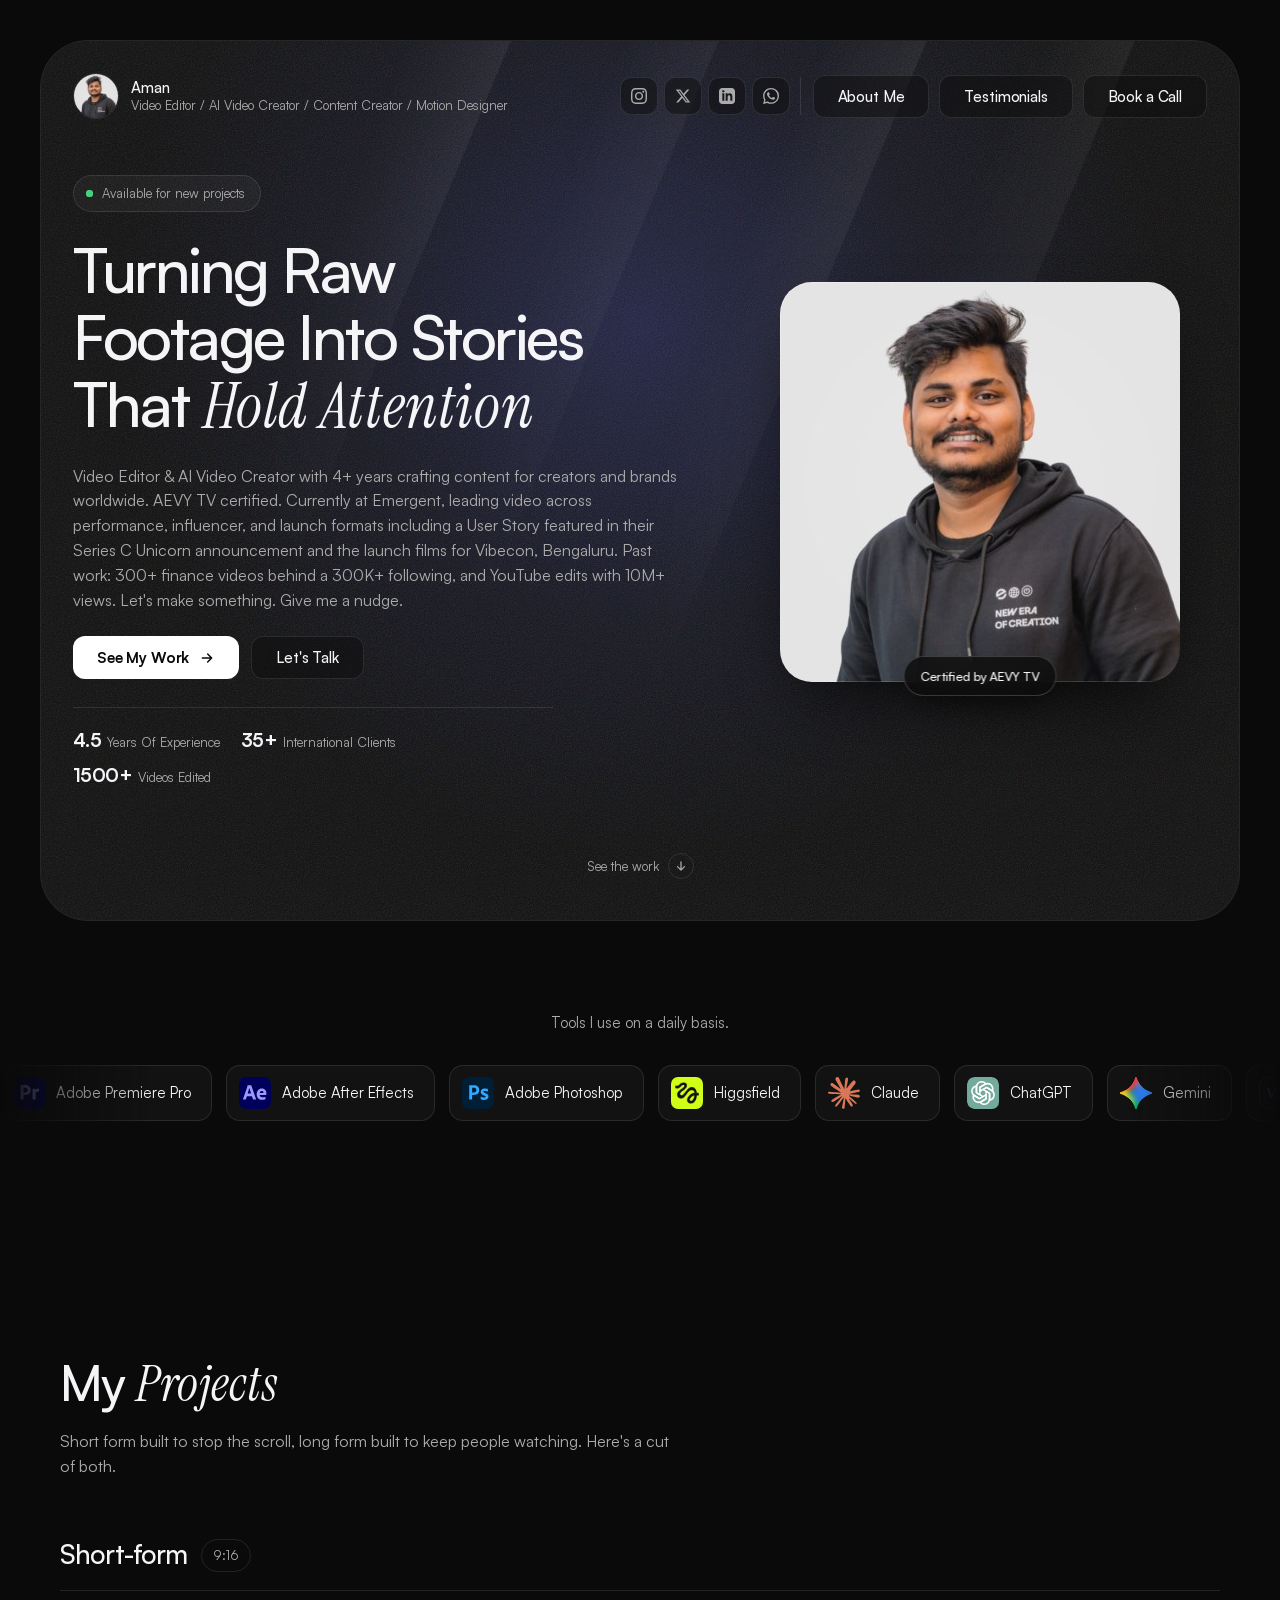
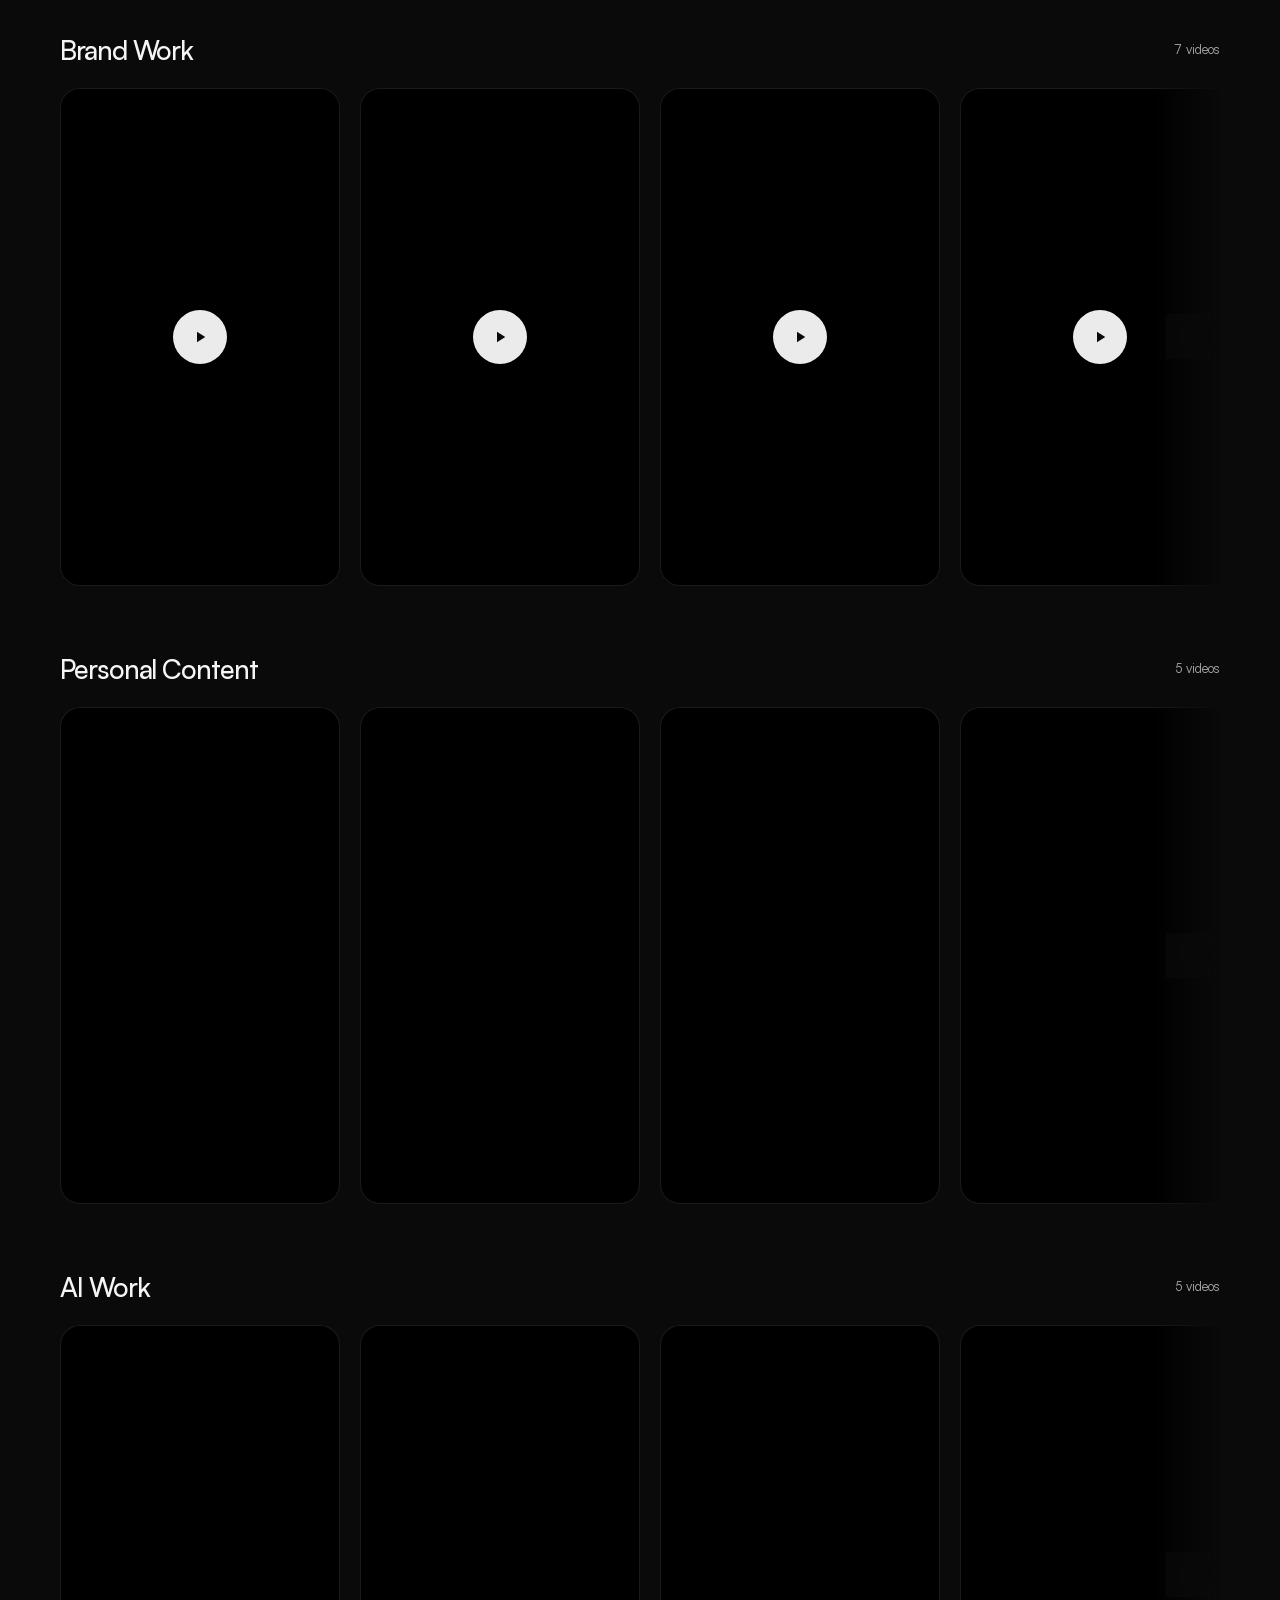
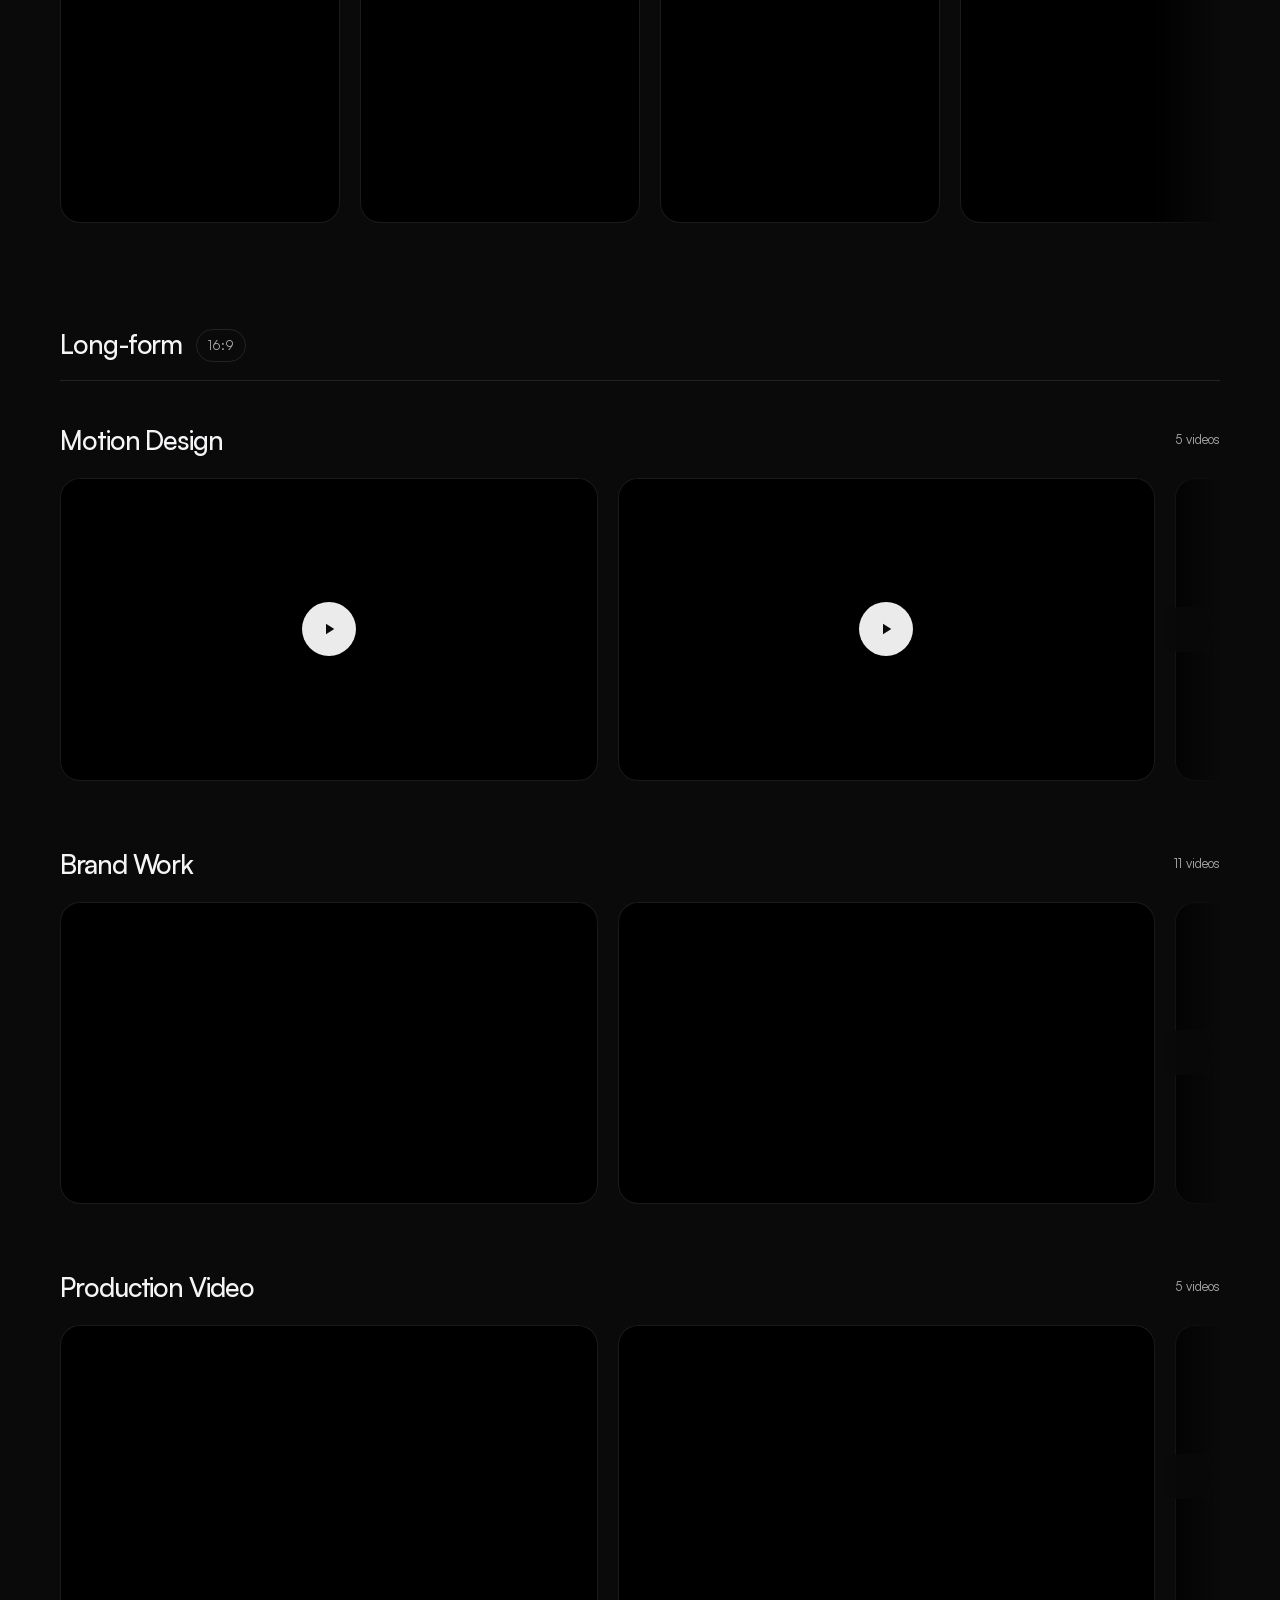
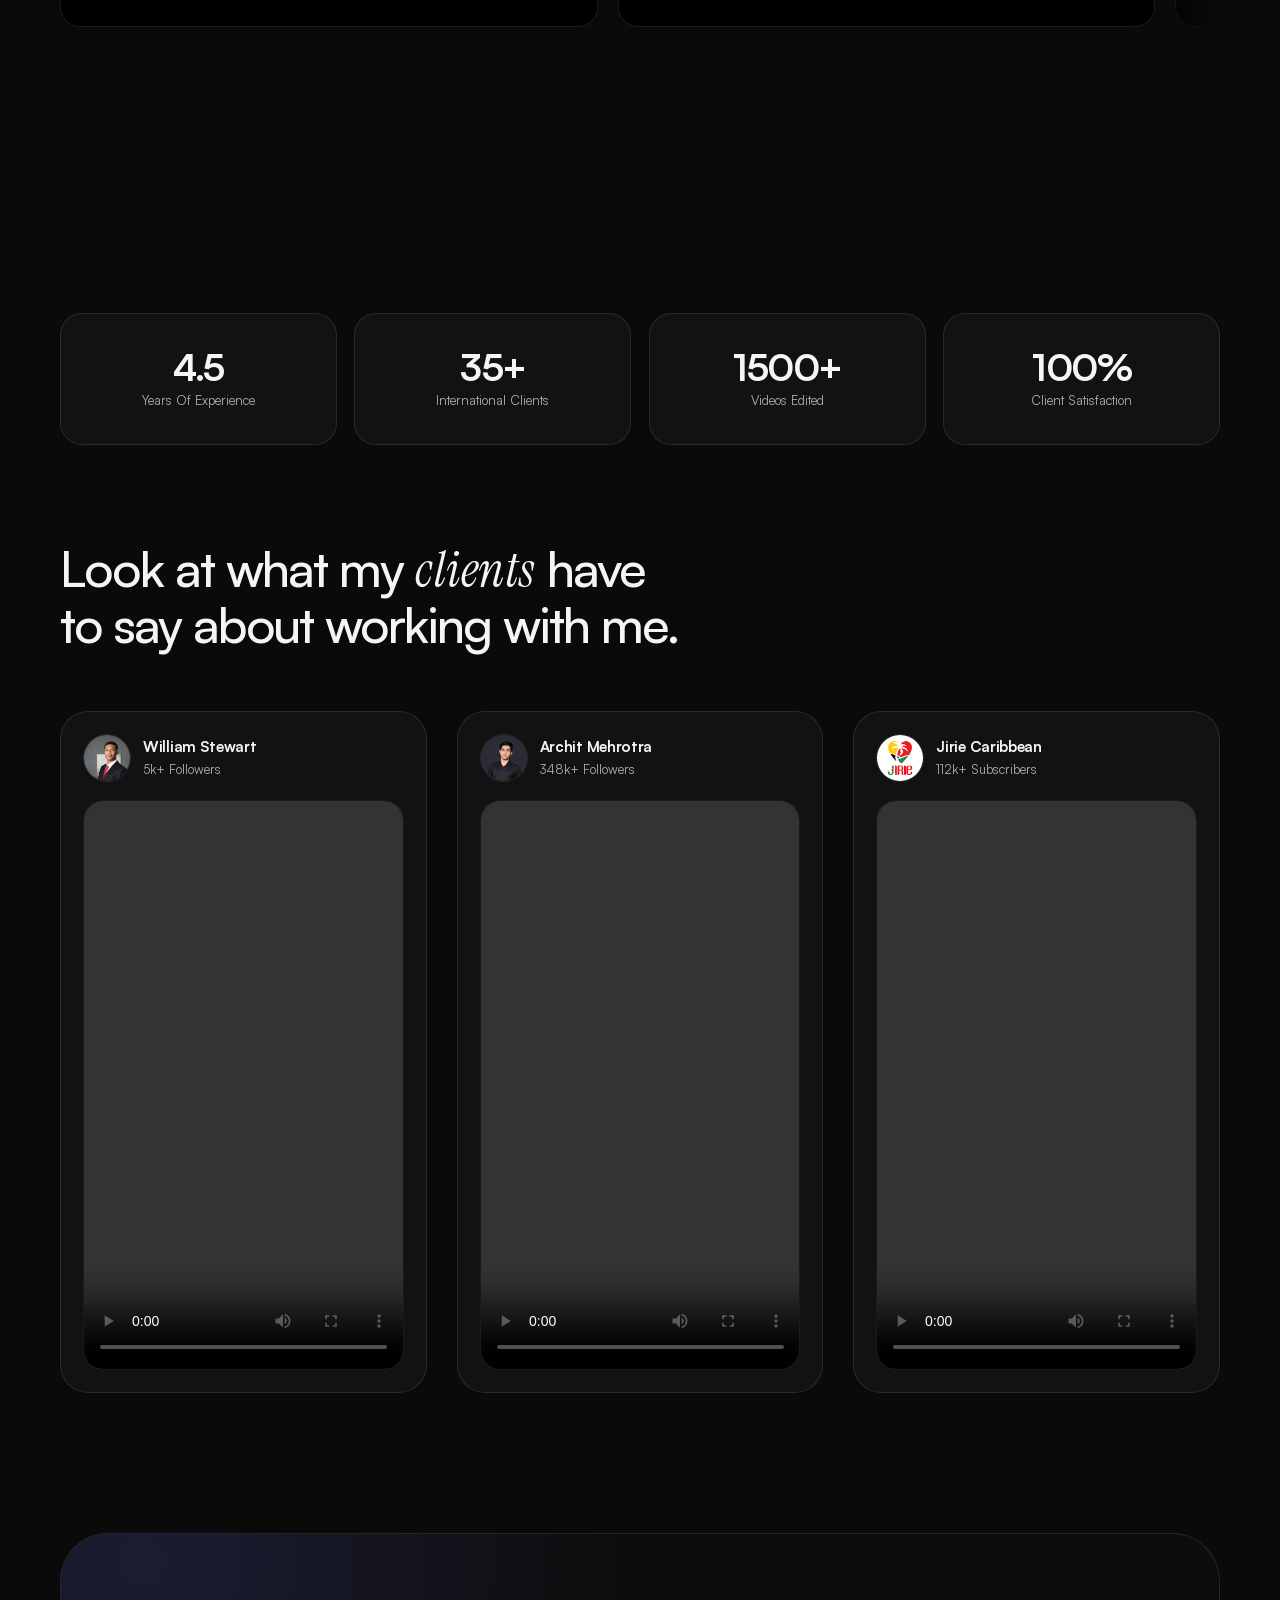
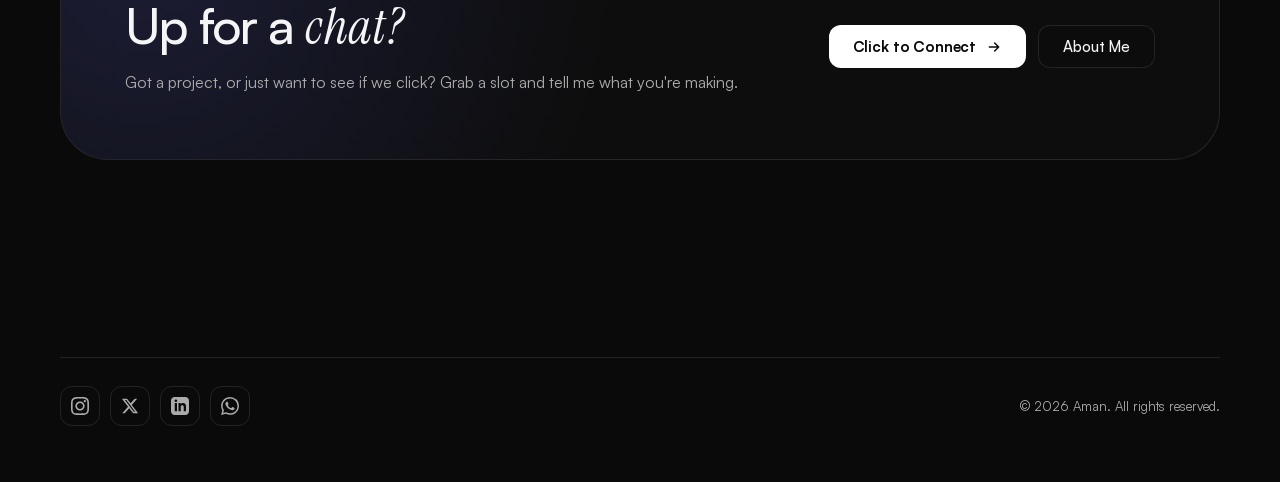
==== index.html @ 29611458 "revamp portfolio" ====
<!DOCTYPE html>
<html lang="en">

<head>
  <meta charset="utf-8">
  <meta name="viewport" content="width=device-width, initial-scale=1">
  <title>Cuts by Aman - Video Editor &amp; Motion Designer</title>
  <meta name="description"
    content="Hey, I'm Aman. I edit short-form and long-form video for creators and brands across the globe - hooks that lift CTR, retention that holds.">

  <meta property="og:title" content="Cuts by Aman - Video Editor &amp; Motion Designer">
  <meta property="og:description"
    content="Short form built to stop the scroll, long form built to keep people watching.">
  <meta property="og:type" content="website">
  <meta property="og:image" content="assets/media/aman-portrait.jpg">
  <meta name="twitter:card" content="summary_large_image">

  <link rel="icon" href="assets/media/aman-portrait.jpg">
  <link rel="preload" href="assets/fonts/satoshi-500.woff2" as="font" type="font/woff2" crossorigin>
  <link rel="preload" href="assets/fonts/instrumentserif-italic.woff2" as="font" type="font/woff2" crossorigin>
  <link rel="preconnect" href="https://www.youtube-nocookie.com">
  <link rel="preconnect" href="https://i.ytimg.com">
  <link rel="stylesheet" href="assets/css/site.css">

  <script src="config.js"></script>
  <script>
    // Runs before the body paints so the title card never flashes in or out.
    (function () {
      var doc = document.documentElement;
      var cfg = (window.SITE_CONFIG || {}).intro || {};
      var skip = cfg.enabled === false;
      try {
        if (matchMedia("(prefers-reduced-motion: reduce)").matches) skip = true;
        if (cfg.oncePerSession) {
          if (sessionStorage.getItem("introSeen")) skip = true;
          else sessionStorage.setItem("introSeen", "1");
        }
      } catch (e) { /* private mode, carry on */ }
      doc.classList.add(skip ? "no-intro" : "has-intro");
    })();
  </script>
</head>

<body>

  <!-- ===================== Opening animation ===================== -->
  <div class="intro" id="intro" role="presentation">
    <div class="intro__row">
      <span class="intro__text">
        <span class="intro__word" style="--i:0">Hey,</span>
        <span class="intro__word" style="--i:1">This</span>
        <span class="intro__word" style="--i:2">is</span>
      </span>
      <!-- One path per pen stroke. SVG restarts a dash pattern on every subpath,
           so a single multi-part path would draw its letters out of order. Each
           stroke instead carries its own delay and duration, sized to its
           length, which adds up to one continuous 1.7s signature. -->
      <svg class="intro__sig" viewBox="0 0 520 200" fill="none" aria-hidden="true">
        <defs>
          <path id="intro-track"
            d="M70 158C96 110 140 52 168 34C176 29 183 35 187 49C195 79 201 117 207 150
               M96 118C130 105 176 105 214 114
               M216 150C212 120 224 103 238 106C250 109 250 130 248 150C246 120 258 103 272 106C284 109 284 130 282 150C281 134 290 108 322 106C310 96 292 106 291 124C290 142 306 152 318 142C324 137 324 118 322 106C321 122 321 140 326 150C325 126 335 103 349 106C361 109 361 130 359 150
               M359 150C390 155 425 151 455 143C478 137 492 128 504 116" />
        </defs>

        <g stroke-linecap="round" stroke-linejoin="round">
          <!-- The capital: up the left leg, over the apex, down the right. -->
          <path class="intro__stroke" pathLength="1" style="--delay:.70s;--dur:.49s"
            d="M70 158C96 110 140 52 168 34C176 29 183 35 187 49C195 79 201 117 207 150" />
          <!-- Crossbar, drawn after the pen lifts, as you would by hand. -->
          <path class="intro__stroke" pathLength="1" style="--delay:1.19s;--dur:.21s"
            d="M96 118C130 105 176 105 214 114" />
          <!-- "man", joined up the way cursive actually runs. -->
          <path class="intro__stroke" pathLength="1" style="--delay:1.40s;--dur:.72s"
            d="M216 150C212 120 224 103 238 106C250 109 250 130 248 150C246 120 258 103 272 106C284 109 284 130 282 150C281 134 290 108 322 106C310 96 292 106 291 124C290 142 306 152 318 142C324 137 324 118 322 106C321 122 321 140 326 150C325 126 335 103 349 106C361 109 361 130 359 150" />
          <!-- The tail. -->
          <path class="intro__stroke" pathLength="1" style="--delay:2.12s;--dur:.28s"
            d="M359 150C390 155 425 151 455 143C478 137 492 128 504 116" />
        </g>

        <circle class="intro__tip" r="2.2">
          <animateMotion dur="1.7s" begin="0.7s" fill="freeze" calcMode="linear">
            <mpath href="#intro-track" />
          </animateMotion>
        </circle>
      </svg>
    </div>
  </div>

  <!-- ===================== Hero ===================== -->
  <header class="hero">
    <div class="hero__card">

      <div class="hero__fx" aria-hidden="true">
        <div class="hero__glow"></div>
        <div class="hero__beams">
          <div class="hero__beam"></div>
          <div class="hero__beam"></div>
          <div class="hero__beam"></div>
          <div class="hero__beam"></div>
        </div>
        <div class="hero__grain"></div>
      </div>

      <div class="hero__top hero-in" style="--i:0">
        <div class="idcard">
          <img class="idcard__img" data-src="hero.portrait" src="" alt="Aman">
          <div>
            <div class="idcard__name" data-text="brand.name">Cuts by Aman</div>
            <div class="idcard__role" data-text="brand.role">Video Editor &amp; Motion Designer</div>
          </div>
        </div>

        <nav class="hero__nav" aria-label="Primary">
          <div id="hero-socials"></div>
          <a class="btn btn--ghost" href="about-me.html">About Me</a>
          <a class="btn btn--ghost hero__nav-extra" href="#testimonials">Testimonials</a>
          <a class="btn btn--ghost" data-href="brand.calendly" href="#" target="_blank" rel="noopener">Book a Call</a>
        </nav>
      </div>

      <div class="hero__body">
        <div class="hero__copy">
          <span class="hero__status hero-in" style="--i:0">
            <span class="hero__dot" aria-hidden="true"></span>
            <span data-text="hero.availability">Available for new projects</span>
          </span>

          <h1 class="h-display hero-in" style="--i:1" data-accent-of="hero.headline"
            data-accent="hero.accent">
            Turning Raw Footage Into Stories That <span class="serif">Hold Attention</span>
          </h1>

          <p class="lede hero-in" style="--i:2" data-text="hero.intro"></p>

          <div class="hero__actions hero-in" style="--i:3">
            <a class="btn btn--primary" href="#projects">
              See My Work
              <svg class="btn__arrow" width="16" height="16" viewBox="0 0 24 24" fill="none" stroke="currentColor"
                stroke-width="2.2" stroke-linecap="round" stroke-linejoin="round" aria-hidden="true">
                <path d="M5 12h14M13 6l6 6-6 6" />
              </svg>
            </a>
            <a class="btn btn--ghost" data-href="brand.calendly" href="#" target="_blank" rel="noopener">Let's Talk</a>
          </div>

          <!-- Proof, pulled from the same numbers as the stats row further down. -->
          <div class="hero__proof hero-in" style="--i:4" id="hero-proof"></div>
        </div>

        <div class="hero__portrait-wrap hero-in-portrait">
          <img class="hero__portrait" data-src="hero.portrait" src="" alt="Portrait of Aman" fetchpriority="high">
          <span class="hero__badge" data-text="hero.badge"></span>
        </div>
      </div>

      <a class="hero__scroll hero-in" style="--i:5" href="#projects">
        <span>See the work</span>
        <span class="hero__scroll-icon" aria-hidden="true">
          <svg width="14" height="14" viewBox="0 0 24 24" fill="none" stroke="currentColor" stroke-width="2.2"
            stroke-linecap="round" stroke-linejoin="round">
            <path d="M12 5v14M6 13l6 6 6-6" />
          </svg>
        </span>
      </a>

    </div>
  </header>

  <!-- ===================== Tools ===================== -->
  <section class="tools" aria-label="Tools I use">
    <p class="tools__label">Tools I use on a daily basis.</p>
    <div id="tools"></div>
  </section>

  <!-- ===================== Projects ===================== -->
  <section class="section" id="projects">
    <div class="wrap">
      <div class="section__head reveal">
        <h2 class="h-section" data-accent-of="projects.heading" data-accent="projects.accent">Projects</h2>
        <p class="lede" data-text="projects.intro"></p>
      </div>
      <div id="projects-body"></div>
    </div>
  </section>

  <!-- ===================== Testimonials ===================== -->
  <section class="section" id="testimonials">
    <div class="wrap">
      <div id="stats"></div>

      <div class="section__head reveal" style="margin-top: clamp(56px, 8vw, 96px); margin-bottom: 0;">
        <h2 class="h-section" id="testimonials-heading">
          Look at what my <span class="serif">clients</span> have to say about working with me.
        </h2>
      </div>

      <div id="testimonials-grid"></div>
    </div>
  </section>

  <!-- ===================== Contact ===================== -->
  <section class="section" style="padding-top: 0;">
    <div class="wrap">
      <div class="cta__card reveal">
        <div class="cta__text">
          <h2 class="h-section">Up for a <span class="serif">chat?</span></h2>
          <p class="lede" style="margin-top: 16px;">
            Got a project, or just want to see if we click? Grab a slot and tell me what you're making.
          </p>
        </div>
        <div class="cta__actions">
          <a class="btn btn--primary" data-href="brand.calendly" href="#" target="_blank" rel="noopener">
            Click to Connect
            <svg class="btn__arrow" width="16" height="16" viewBox="0 0 24 24" fill="none" stroke="currentColor"
              stroke-width="2.2" stroke-linecap="round" stroke-linejoin="round" aria-hidden="true">
              <path d="M5 12h14M13 6l6 6-6 6" />
            </svg>
          </a>
          <a class="btn btn--ghost" href="about-me.html">About Me</a>
        </div>
      </div>
    </div>
  </section>

  <!-- ===================== Footer ===================== -->
  <footer class="footer">
    <div class="wrap">
      <div class="footer__inner">
        <div id="footer-socials"></div>
        <p class="footer__copy" id="footer-copy"></p>
      </div>
    </div>
  </footer>

  <script src="assets/js/site.js"></script>
</body>

</html>
---- assets/css/site.css ----
/* ==========================================================================
   Cuts by Aman
   ========================================================================== */

/* --- Fonts --------------------------------------------------------------- */
@font-face {
  font-family: "Satoshi";
  src: url("../fonts/satoshi-400.woff2") format("woff2");
  font-weight: 400; font-style: normal; font-display: swap;
}
@font-face {
  font-family: "Satoshi";
  src: url("../fonts/satoshi-500.woff2") format("woff2");
  font-weight: 500; font-style: normal; font-display: swap;
}
@font-face {
  font-family: "Satoshi";
  src: url("../fonts/satoshi-700.woff2") format("woff2");
  font-weight: 700; font-style: normal; font-display: swap;
}
@font-face {
  font-family: "Instrument Serif";
  src: url("../fonts/instrumentserif-regular.woff2") format("woff2");
  font-weight: 400; font-style: normal; font-display: swap;
}
@font-face {
  font-family: "Instrument Serif";
  src: url("../fonts/instrumentserif-italic.woff2") format("woff2");
  font-weight: 400; font-style: italic; font-display: swap;
}

/* --- Tokens -------------------------------------------------------------- */
:root {
  --bg: #0a0a0a;
  --panel: #0d0d0d;
  --panel-2: #121212;
  --text: #f5f5f8;
  --muted: #ababab;
  --hairline: rgba(255, 255, 255, 0.1);
  --hairline-strong: rgba(255, 255, 255, 0.18);
  --accent: #666dfa;

  --sans: "Satoshi", "Inter", -apple-system, BlinkMacSystemFont, "Segoe UI", sans-serif;
  --serif: "Instrument Serif", Georgia, serif;

  --r-card: 48px;
  --r-media: 20px;
  --r-pill: 12px;

  --gutter: clamp(16px, 4vw, 40px);
  --maxw: 1240px;
  --section-gap: clamp(72px, 11vw, 150px);
}

/* --- Reset --------------------------------------------------------------- */
*, *::before, *::after { box-sizing: border-box; }
* { margin: 0; }

html { -webkit-text-size-adjust: 100%; }

html:focus-within { scroll-behavior: smooth; }

body {
  background: var(--bg);
  color: var(--text);
  font-family: var(--sans);
  font-weight: 400;
  font-size: clamp(16px, 1.05vw, 18px);
  line-height: 1.6;
  -webkit-font-smoothing: antialiased;
  overflow-x: hidden;
}

img, video, svg, iframe { display: block; max-width: 100%; }
img, video { height: auto; }
button { font: inherit; color: inherit; background: none; border: 0; cursor: pointer; }
a { color: inherit; text-decoration: none; }

:focus-visible { outline: 2px solid var(--text); outline-offset: 3px; border-radius: 4px; }

.visually-hidden {
  position: absolute; width: 1px; height: 1px; padding: 0;
  overflow: hidden; clip: rect(0 0 0 0); white-space: nowrap; border: 0;
}

/* --- Typography ---------------------------------------------------------- */
h1, h2, h3, h4 {
  font-weight: 500;
  letter-spacing: -0.04em;
  line-height: 1.08;
  text-wrap: balance;
}

.serif {
  font-family: var(--serif);
  font-weight: 400;
  font-style: italic;
  letter-spacing: 0.01em;
}

.h-display { font-size: clamp(34px, 5.4vw, 62px); }
.h-section { font-size: clamp(30px, 4.2vw, 50px); }
.h-group   { font-size: clamp(21px, 2.1vw, 28px); }

.lede {
  color: var(--muted);
  font-size: clamp(16px, 1.25vw, 20px);
  line-height: 1.55;
  max-width: 58ch;
  text-wrap: pretty;
}

/* --- Layout -------------------------------------------------------------- */
.wrap {
  width: 100%;
  max-width: var(--maxw);
  margin-inline: auto;
  padding-inline: var(--gutter);
}

.section { padding-block: var(--section-gap); }
.section__head { margin-bottom: clamp(32px, 5vw, 60px); }
.section__head .lede { margin-top: 18px; }

/* --- Buttons ------------------------------------------------------------- */
.btn {
  display: inline-flex;
  align-items: center;
  justify-content: center;
  gap: 10px;
  padding: 13px 24px;
  border-radius: var(--r-pill);
  font-size: 15px;
  font-weight: 700;
  letter-spacing: -0.01em;
  line-height: 1;
  white-space: nowrap;
  backdrop-filter: blur(10px);
  -webkit-backdrop-filter: blur(10px);
  transition: transform 0.25s ease, background-color 0.25s ease,
              border-color 0.25s ease, opacity 0.25s ease;
}
.btn:hover { transform: translateY(-2px); }
.btn:active { transform: translateY(0); }

.btn--primary { background: #fff; color: #0a0a0a; }
.btn--primary:hover { background: #e6e6ec; }

.btn--ghost {
  background: rgba(13, 13, 13, 0.5);
  border: 1px solid var(--hairline);
  color: var(--text);
  font-weight: 500;
}
.btn--ghost:hover { background: rgba(30, 30, 30, 0.7); border-color: var(--hairline-strong); }

.btn__arrow { transition: transform 0.25s ease; }
.btn:hover .btn__arrow { transform: translateX(3px); }

/* --- Reveal on scroll ---------------------------------------------------- */
.reveal {
  opacity: 0.001;
  transform: translateY(40px);
  transition: opacity 0.7s cubic-bezier(0.44, 0, 0.22, 1),
              transform 0.7s cubic-bezier(0.44, 0, 0.22, 1);
}
.reveal.is-in { opacity: 1; transform: none; }

/* ==========================================================================
   Opening animation
   The whole sequence is CSS keyframes with forwards fill, so the card always
   clears itself even if the JavaScript never runs.
   ========================================================================== */
.intro {
  position: fixed;
  inset: 0;
  z-index: 200;
  display: grid;
  place-items: center;
  padding: 24px;
  background: var(--bg);
  animation: intro-lift 0.8s cubic-bezier(0.76, 0, 0.24, 1) 3.15s forwards;
}
.no-intro .intro { display: none; }

.intro__row {
  display: flex;
  align-items: center;
  gap: clamp(6px, 1.1vw, 16px);
}

.intro__text {
  display: flex;
  gap: 0.32em;
  font-size: clamp(19px, 2.4vw, 31px);
  font-weight: 500;
  letter-spacing: -0.03em;
  white-space: nowrap;
}
/* Words land one after another, so the line writes itself in too. */
.intro__word {
  opacity: 0;
  animation: intro-word 0.45s cubic-bezier(0.33, 0, 0.2, 1) forwards;
  animation-delay: calc(0.18s + var(--i) * 0.14s);
}

.intro__sig {
  width: clamp(180px, 27vw, 340px);
  height: auto;
  overflow: visible;
  margin-top: -0.35em; /* the capital rides above the line of text */
}
.intro__stroke {
  stroke: #efece6;
  stroke-width: 2.6;
  stroke-dasharray: 1;
  stroke-dashoffset: 1;
  /* --delay and --dur are set per stroke in the markup. */
  animation: intro-draw var(--dur, 0.3s) cubic-bezier(0.4, 0, 0.5, 1) var(--delay, 0s) forwards;
}
.intro__tip {
  fill: #fffaf0;
  opacity: 0;
  filter: drop-shadow(0 0 6px rgba(255, 250, 240, 0.85));
  animation: intro-tip 1.8s ease 0.7s forwards;
}

@keyframes intro-word {
  from { opacity: 0; transform: translateY(9px); }
  to   { opacity: 1; transform: none; }
}
@keyframes intro-draw { to { stroke-dashoffset: 0; } }
@keyframes intro-tip {
  0%       { opacity: 0; }
  6%, 92%  { opacity: 0.9; }
  100%     { opacity: 0; }
}
@keyframes intro-lift {
  to { transform: translateY(-101%); visibility: hidden; }
}

/* ==========================================================================
   Hero
   ========================================================================== */
.hero { padding: var(--gutter) var(--gutter) 0; }

.hero__card {
  position: relative;
  isolation: isolate;
  overflow: hidden;
  min-height: min(880px, calc(100svh - var(--gutter) * 2));
  padding: clamp(20px, 2.6vw, 32px);
  display: flex;
  flex-direction: column;
  border: 1px solid var(--hairline);
  border-radius: var(--r-card);
  background: var(--panel);
  max-width: var(--maxw);
  margin-inline: auto;
}

/* Background effects */
.hero__fx { position: absolute; inset: 0; z-index: 0; pointer-events: none; overflow: hidden; }

.hero__glow {
  position: absolute;
  top: -30%; left: 50%;
  width: min(1100px, 130%);
  aspect-ratio: 1;
  transform: translateX(-50%);
  background: radial-gradient(circle at 50% 50%,
              rgba(102, 109, 250, 0.22) 0%,
              rgba(102, 109, 250, 0.07) 38%,
              transparent 68%);
}

.hero__beams {
  position: absolute;
  inset: -40% -10% auto -10%;
  height: 150%;
  display: flex;
  justify-content: center;
  gap: clamp(40px, 7vw, 90px);
  transform: rotate(22.6deg);
  mask-image: linear-gradient(#000 0%, transparent 78%);
  -webkit-mask-image: linear-gradient(#000 0%, transparent 78%);
}
.hero__beam {
  width: clamp(60px, 8vw, 130px);
  height: 100%;
  background: linear-gradient(270deg, rgba(255, 255, 255, 0.11) 0%, rgba(255, 255, 255, 0) 100%);
  border-right: 1px solid rgba(255, 255, 255, 0.06);
  animation: beam-drift 14s ease-in-out infinite;
}
.hero__beam:nth-child(2) { animation-delay: -3s; opacity: 0.7; }
.hero__beam:nth-child(3) { animation-delay: -6s; opacity: 0.85; }
.hero__beam:nth-child(4) { animation-delay: -9s; opacity: 0.6; }

@keyframes beam-drift {
  0%, 100% { opacity: 0.35; transform: translateY(0); }
  50%      { opacity: 0.9;  transform: translateY(-4%); }
}

.hero__grain {
  position: absolute; inset: 0;
  opacity: 0.16;
  mix-blend-mode: overlay;
  background-image: url("data:image/svg+xml,%3Csvg xmlns='http://www.w3.org/2000/svg' width='140' height='140'%3E%3Cfilter id='n'%3E%3CfeTurbulence type='fractalNoise' baseFrequency='0.85' numOctaves='3'/%3E%3C/filter%3E%3Crect width='100%25' height='100%25' filter='url(%23n)'/%3E%3C/svg%3E");
}

/* Top bar */
.hero__top {
  position: relative;
  z-index: 2;
  display: flex;
  align-items: center;
  justify-content: space-between;
  gap: 16px;
  flex-wrap: wrap;
}

.idcard { display: flex; align-items: center; gap: 12px; }
.idcard__img {
  width: 46px; height: 46px;
  border-radius: 50px;
  object-fit: cover;
  border: 1px solid var(--hairline);
}
.idcard__name { font-size: 15px; font-weight: 500; line-height: 1.25; }
.idcard__role { font-size: 13px; color: var(--muted); line-height: 1.25; }

.hero__nav { display: flex; align-items: center; gap: 10px; flex-wrap: wrap; }

.hero__socials {
  display: flex;
  gap: 6px;
  padding-right: 10px;
  margin-right: 2px;
  border-right: 1px solid var(--hairline);
}
.hero__socials .social {
  width: 38px; height: 38px;
  border-radius: 11px;
  background: rgba(13, 13, 13, 0.5);
  backdrop-filter: blur(10px);
  -webkit-backdrop-filter: blur(10px);
}
.hero__socials .social svg { width: 16px; height: 16px; }

/* Body */
.hero__body {
  position: relative;
  z-index: 2;
  flex: 1;
  display: grid;
  grid-template-columns: minmax(0, 1.15fr) minmax(0, 0.85fr);
  align-items: center;
  gap: clamp(28px, 5vw, 64px);
  padding-block: clamp(32px, 4.5vw, 56px);
}

.hero__copy { display: flex; flex-direction: column; align-items: flex-start; gap: clamp(16px, 2.1vw, 24px); }

/* Availability pill */
.hero__status {
  display: inline-flex; align-items: center; gap: 9px;
  padding: 7px 15px 7px 12px;
  border: 1px solid var(--hairline);
  border-radius: 999px;
  background: rgba(255, 255, 255, 0.04);
  font-size: 13px; color: var(--muted);
}
.hero__dot {
  position: relative;
  width: 7px; height: 7px; border-radius: 50%;
  background: #46d17f;
  flex: none;
}
.hero__dot::after {
  content: "";
  position: absolute; inset: 0;
  border-radius: 50%;
  background: #46d17f;
  animation: dot-pulse 2.4s ease-out infinite;
}
@keyframes dot-pulse {
  0%        { transform: scale(1); opacity: 0.7; }
  70%, 100% { transform: scale(3.2); opacity: 0; }
}

/* Proof row: the same numbers as the stats section, kept above the fold */
.hero__proof {
  display: flex; align-items: center; flex-wrap: wrap;
  gap: 10px clamp(14px, 1.6vw, 22px);
  margin-top: 4px;
  padding-top: clamp(14px, 1.8vw, 20px);
  border-top: 1px solid var(--hairline);
  width: 100%;
  max-width: 30rem;
}
.hero__proof-item {
  display: inline-flex; align-items: baseline; gap: 6px;
  font-size: 13px; color: var(--muted); line-height: 1.3;
}
.hero__proof-value {
  font-size: clamp(17px, 1.5vw, 20px);
  font-weight: 700;
  letter-spacing: -0.03em;
  color: var(--text);
}
.hero__actions { display: flex; gap: 12px; flex-wrap: wrap; }

.hero__portrait-wrap {
  position: relative;
  justify-self: center;
  width: min(100%, 400px);
}
.hero__portrait {
  width: 100%;
  aspect-ratio: 1;
  object-fit: cover;
  border-radius: 32px;
  filter: saturate(1.02) contrast(1.02);
  box-shadow: 0 30px 70px -25px rgba(0, 0, 0, 0.85);
}
/* A lit edge on the top-left, as if the glow behind it were the light source. */
.hero__portrait-wrap::after {
  content: "";
  position: absolute; inset: 0;
  border-radius: 32px;
  padding: 1px;
  background: linear-gradient(145deg, rgba(255, 255, 255, 0.34), rgba(255, 255, 255, 0.05) 42%, transparent 70%);
  -webkit-mask: linear-gradient(#000 0 0) content-box, linear-gradient(#000 0 0);
  -webkit-mask-composite: xor;
  mask: linear-gradient(#000 0 0) content-box, linear-gradient(#000 0 0);
  mask-composite: exclude;
  pointer-events: none;
}
.hero__portrait-wrap::before {
  content: "";
  position: absolute; inset: -14%;
  border-radius: 50%;
  background: radial-gradient(circle, rgba(102, 109, 250, 0.18), transparent 62%);
  pointer-events: none;
}

.hero__badge {
  position: absolute;
  z-index: 2;
  left: 50%; bottom: -14px;
  transform: translateX(-50%);
  display: inline-flex; align-items: center;
  padding: 9px 16px;
  border-radius: 999px;
  border: 1px solid var(--hairline-strong);
  background: rgba(13, 13, 13, 0.82);
  backdrop-filter: blur(10px);
  -webkit-backdrop-filter: blur(10px);
  font-size: 12.5px; font-weight: 500; white-space: nowrap;
  box-shadow: 0 12px 30px -12px rgba(0, 0, 0, 0.9);
}
.hero__badge:empty { display: none; }

/* Scroll cue */
.hero__scroll {
  position: relative;
  z-index: 2;
  align-self: center;
  display: inline-flex; align-items: center; gap: 9px;
  padding: 9px 8px;
  font-size: 13px;
  color: var(--muted);
  transition: color 0.25s ease;
}
.hero__scroll:hover { color: var(--text); }
.hero__scroll-icon {
  display: grid; place-items: center;
  width: 26px; height: 26px;
  border: 1px solid var(--hairline);
  border-radius: 50%;
  animation: scroll-nudge 2.2s ease-in-out infinite;
}
@keyframes scroll-nudge {
  0%, 100% { transform: translateY(0); opacity: 0.65; }
  50%      { transform: translateY(4px); opacity: 1; }
}

/* Hero entrance. Held back while the title card is still up. */
:root { --hero-delay: 0.1s; }
.has-intro { --hero-delay: 3.45s; }

.hero-in {
  animation: hero-in 0.75s cubic-bezier(0.22, 0.61, 0.36, 1) both;
  animation-delay: calc(var(--hero-delay) + var(--i, 0) * 0.085s);
}
.hero-in-portrait {
  animation: hero-portrait-in 0.95s cubic-bezier(0.22, 0.61, 0.36, 1) both;
  animation-delay: calc(var(--hero-delay) + 0.1s);
}
@keyframes hero-in {
  from { opacity: 0; transform: translateY(18px); }
  to   { opacity: 1; transform: none; }
}
@keyframes hero-portrait-in {
  from { opacity: 0; transform: translateY(24px) scale(0.96); }
  to   { opacity: 1; transform: none; }
}

@media (max-width: 700px) {
  /* Sized so the socials and both buttons still share one row. */
  .hero__nav .btn, .hero__top .btn { padding: 10px 13px; font-size: 13px; }
  .hero__top { gap: 12px; }
  .hero__nav { gap: 8px; }
  .hero__socials { gap: 5px; padding-right: 8px; }
  .hero__socials .social { width: 30px; height: 30px; border-radius: 9px; }
  .hero__socials .social svg { width: 14px; height: 14px; }
  /* Room is tight next to the socials, and this link repeats further down. */
  .hero__nav-extra { display: none; }
}

@media (max-width: 900px) {
  .hero__card { min-height: 0; border-radius: 32px; }
  .hero__body { grid-template-columns: 1fr; text-align: center; }
  .hero__copy { align-items: center; order: 2; }
  .hero__copy .lede { text-align: center; }
  .hero__portrait-wrap { order: 1; width: min(100%, 290px); margin-bottom: 26px; }
  .hero__actions, .hero__nav, .hero__proof { justify-content: center; }
  .hero__proof { margin-inline: auto; }
}

@media (max-width: 480px) {
  .hero__proof { gap: 8px 16px; }
  .hero__scroll { display: none; } /* the fold is already obvious on a phone */
}

@media (max-width: 420px) {
  /* Too narrow for one row, so the socials take their own centred line
     rather than leaving a single button stranded below. */
  .hero__socials {
    flex: 1 0 100%;
    justify-content: center;
    padding-right: 0;
    margin-right: 0;
    border-right: 0;
  }
  .hero__nav { justify-content: center; }
}

/* ==========================================================================
   Tools marquee
   ========================================================================== */
.tools { padding-block: clamp(48px, 7vw, 90px); }
.tools__label {
  text-align: center;
  color: var(--muted);
  font-size: 15px;
  margin-bottom: 26px;
}

.marquee {
  position: relative;
  overflow: hidden;
  /* Chips dissolve into the page background at both ends rather than being
     cut off, so the strip reads as continuous. */
  --edge: clamp(60px, 12%, 220px);
  mask-image: linear-gradient(90deg,
              transparent 0, #000 var(--edge),
              #000 calc(100% - var(--edge)), transparent 100%);
  -webkit-mask-image: linear-gradient(90deg,
              transparent 0, #000 var(--edge),
              #000 calc(100% - var(--edge)), transparent 100%);
}
.marquee__track {
  display: flex;
  width: max-content;
  padding-block: 4px;
  /* The list is rendered twice and shifted by exactly half, so the loop has no
     seam. Duration is paced to the number of chips, not the screen. */
  animation: marquee 64s linear infinite;
}
@keyframes marquee { to { transform: translateX(-50%); } }

.tool {
  /* Spacing lives on the chip, not as a flex gap on the track. A gap adds one
     extra space between the two copies of the list, so the -50% shift would
     land half a gap short and the loop would visibly jump every cycle. */
  margin-right: 14px;
  display: flex; align-items: center; gap: 11px;
  padding: 11px 20px 11px 12px;
  border: 1px solid var(--hairline);
  border-radius: 14px;
  background: var(--panel-2);
  white-space: nowrap;
  font-size: 15px;
}
.tool__badge {
  display: grid; place-items: center;
  width: 32px; height: 32px;
  border-radius: 9px;
  font-size: 13px; font-weight: 700; letter-spacing: -0.02em;
  background: color-mix(in srgb, var(--tool-color) 16%, #000);
  color: var(--tool-color);
  border: 1px solid color-mix(in srgb, var(--tool-color) 30%, transparent);
}

/* A real logo brings its own colours and its own shape, so the tinted plate is
   dropped and the artwork sits in the chip as itself. Declared after the base
   rule so it wins on source order. */
.tool__badge--logo {
  background: none;
  border: 0;
  border-radius: 7px;
  overflow: hidden;
}
.tool__badge--logo img { width: 100%; height: 100%; object-fit: contain; }

/* ==========================================================================
   Projects
   ========================================================================== */
.projects__section + .projects__section { margin-top: clamp(60px, 8vw, 110px); }

.projects__section-head {
  display: flex; align-items: baseline; gap: 14px;
  padding-bottom: 18px;
  border-bottom: 1px solid var(--hairline);
  margin-bottom: clamp(28px, 4vw, 44px);
}
.projects__ratio {
  font-size: 13px; color: var(--muted);
  padding: 5px 11px;
  border: 1px solid var(--hairline);
  border-radius: 999px;
  align-self: center;
}

.group + .group { margin-top: clamp(40px, 5vw, 64px); }
.group__head {
  display: flex; align-items: center; justify-content: space-between;
  gap: 16px; margin-bottom: 20px;
}
.group__count { font-size: 13px; color: var(--muted); }

/* --- Carousel ------------------------------------------------------------ */
.carousel { position: relative; }

.carousel__track {
  display: flex;
  gap: 20px;
  overflow-x: auto;
  overscroll-behavior-x: contain;
  scroll-snap-type: x mandatory;
  scroll-padding-inline: 2px;
  -webkit-overflow-scrolling: touch;
  padding-block: 4px;
  scrollbar-width: none;
}
.carousel__track::-webkit-scrollbar { display: none; }

.carousel[data-fade="both"] .carousel__track,
.carousel[data-fade="end"] .carousel__track,
.carousel[data-fade="start"] .carousel__track {
  mask-image: var(--fade);
  -webkit-mask-image: var(--fade);
}
.carousel[data-fade="end"]   { --fade: linear-gradient(90deg, #000 94%, transparent 100%); }
.carousel[data-fade="start"] { --fade: linear-gradient(90deg, transparent 0%, #000 6%); }
.carousel[data-fade="both"]  { --fade: linear-gradient(90deg, transparent 0%, #000 6%, #000 94%, transparent 100%); }

.carousel__btn {
  position: absolute;
  top: 50%;
  z-index: 3;
  display: grid; place-items: center;
  width: 44px; height: 44px;
  transform: translateY(-50%);
  border-radius: 14px;
  background: rgba(10, 10, 10, 0.72);
  border: 1px solid var(--hairline-strong);
  backdrop-filter: blur(10px);
  -webkit-backdrop-filter: blur(10px);
  transition: opacity 0.25s ease, background-color 0.25s ease;
}
.carousel__btn:hover { background: rgba(30, 30, 30, 0.9); }
.carousel__btn--prev { left: 10px; }
.carousel__btn--next { right: 10px; }
.carousel__btn[disabled] { opacity: 0; pointer-events: none; }

@media (hover: none) { .carousel__btn { display: none; } }

/* --- Video card ---------------------------------------------------------- */
.vcard {
  flex: 0 0 auto;
  scroll-snap-align: start;
  scroll-snap-stop: always;
  width: var(--card-w);
}
/* Keyed on orientation, so the ratio can be written any way in config. */
.carousel { --card-w: clamp(280px, 42vw, 540px); }
.carousel[data-orient="portrait"]  { --card-w: clamp(210px, 22vw, 280px); }
.carousel[data-orient="landscape"] { --card-w: clamp(280px, 42vw, 540px); }

.vcard__media {
  position: relative;
  overflow: hidden;
  aspect-ratio: var(--ratio);
  border-radius: var(--r-media);
  border: 1px solid var(--hairline);
  background: #000;
  transition: border-color 0.3s ease, transform 0.4s cubic-bezier(0.44, 0, 0.22, 1);
}
.vcard:hover .vcard__media { border-color: var(--hairline-strong); transform: translateY(-4px); }

.vcard__media > iframe,
.vcard__media > video,
.vcard__poster {
  position: absolute; inset: 0;
  width: 100%; height: 100%;
  border: 0;
  object-fit: cover;
}
.vcard__poster { background: #111; }

/* While a card is still muted the player ignores the pointer, so the click
   lands on our own handler and YouTube never shows its hover chrome. */
.vcard__media:not(.is-unmuted) > iframe,
.vcard__media:not(.is-unmuted) > video { pointer-events: none; }
.vcard__media:not(.is-unmuted) { cursor: pointer; }

.vcard__badge {
  position: absolute;
  z-index: 2;
  right: 10px; bottom: 10px;
  display: inline-flex; align-items: center; gap: 6px;
  padding: 6px 10px;
  border-radius: 9px;
  background: rgba(10, 10, 10, 0.68);
  border: 1px solid var(--hairline);
  backdrop-filter: blur(8px);
  -webkit-backdrop-filter: blur(8px);
  font-size: 11px; font-weight: 500; letter-spacing: 0.01em;
  color: var(--text);
  opacity: 0;
  transition: opacity 0.3s ease;
}
.vcard:hover .vcard__badge,
.vcard__badge:focus-visible { opacity: 1; }
.vcard__badge:hover { background: rgba(30, 30, 30, 0.9); }
/* Hidden while this card owns the sound, back again once it is muted. */
.vcard__media.is-unmuted .vcard__badge { display: none; }

.vcard__play {
  position: absolute; z-index: 2;
  inset: 0;
  display: grid; place-items: center;
  background: radial-gradient(circle at 50% 50%, rgba(0,0,0,0.3), rgba(0,0,0,0.55));
}
.vcard__play span {
  display: grid; place-items: center;
  width: 54px; height: 54px;
  border-radius: 50%;
  background: rgba(255, 255, 255, 0.92);
  color: #0a0a0a;
  transition: transform 0.25s ease;
}
.vcard__play:hover span { transform: scale(1.08); }
.vcard__media.is-live .vcard__play { display: none; }
/* Once a frame is decoded the scrim lightens, so the play button reads as an
   invitation rather than a loading state. */
.vcard__media.has-frame:not(.is-live) .vcard__play {
  background: radial-gradient(circle at 50% 50%, rgba(0,0,0,0.15), rgba(0,0,0,0.4));
}

.vcard__title {
  margin-top: 12px;
  font-size: 14px;
  color: var(--muted);
  letter-spacing: -0.01em;
}

/* ==========================================================================
   Stats
   ========================================================================== */
.stats {
  display: grid;
  grid-template-columns: repeat(4, 1fr);
  gap: clamp(10px, 1.4vw, 18px);
}
.stat {
  display: flex; flex-direction: column; align-items: center; justify-content: center;
  gap: 6px;
  padding: clamp(20px, 3vw, 34px) 14px;
  text-align: center;
  border: 1px solid var(--hairline);
  border-radius: 22px;
  background: var(--panel-2);
}
.stat__value { font-size: clamp(24px, 3vw, 38px); font-weight: 700; letter-spacing: -0.04em; line-height: 1; }
.stat__label { font-size: 13px; color: var(--muted); line-height: 1.35; }

@media (max-width: 640px) { .stats { grid-template-columns: repeat(2, 1fr); } }

/* ==========================================================================
   Testimonials
   ========================================================================== */
.testimonials__grid {
  display: grid;
  grid-template-columns: repeat(3, 1fr);
  gap: clamp(18px, 2.4vw, 30px);
  margin-top: clamp(36px, 5vw, 60px);
}
.tcard {
  display: flex; flex-direction: column; gap: 18px;
  padding: clamp(16px, 1.8vw, 22px);
  border: 1px solid var(--hairline);
  border-radius: 28px;
  background: var(--panel-2);
}
.tcard__person { display: flex; align-items: center; gap: 12px; }
.tcard__avatar {
  width: 48px; height: 48px;
  border-radius: 50%;
  object-fit: cover;
  border: 1px solid var(--hairline);
}
.tcard__name { font-size: 15px; font-weight: 700; letter-spacing: -0.02em; }
.tcard__meta { font-size: 13px; color: var(--muted); }
/* Fixed ratio so three clips of slightly different sizes still line up. */
.tcard__video {
  width: 100%;
  aspect-ratio: 9 / 16;
  object-fit: cover;
  border-radius: var(--r-media);
  background: #000;
  border: 1px solid var(--hairline);
}

@media (max-width: 900px) { .testimonials__grid { grid-template-columns: 1fr; max-width: 460px; margin-inline: auto; } }

/* ==========================================================================
   Contact CTA
   ========================================================================== */
.cta__card {
  position: relative;
  overflow: hidden;
  display: flex; align-items: center; justify-content: space-between;
  flex-wrap: wrap;
  gap: clamp(24px, 4vw, 48px);
  padding: clamp(32px, 5vw, 68px);
  border: 1px solid var(--hairline);
  border-radius: var(--r-card);
  background: var(--panel);
}
.cta__card::before {
  content: "";
  position: absolute; inset: -60% 30% auto -20%;
  height: 180%;
  background: radial-gradient(circle at 30% 40%, rgba(102, 109, 250, 0.16), transparent 62%);
  pointer-events: none;
}
.cta__text { position: relative; }
.cta__actions { position: relative; display: flex; gap: 12px; flex-wrap: wrap; }

@media (max-width: 760px) {
  .cta__card { border-radius: 32px; flex-direction: column; align-items: flex-start; text-align: left; }
}

/* ==========================================================================
   Footer
   ========================================================================== */
.footer { padding-block: clamp(36px, 5vw, 56px); }
.footer__inner {
  display: flex; align-items: center; justify-content: space-between;
  flex-wrap: wrap; gap: 20px;
  padding-top: 28px;
  border-top: 1px solid var(--hairline);
}
.footer__socials { display: flex; gap: 10px; }
.social {
  display: grid; place-items: center;
  width: 40px; height: 40px;
  border-radius: 12px;
  border: 1px solid var(--hairline);
  color: var(--muted);
  transition: color 0.25s ease, border-color 0.25s ease, transform 0.25s ease;
}
.social:hover { color: var(--text); border-color: var(--hairline-strong); transform: translateY(-2px); }
.social svg, .social img { width: 18px; height: 18px; }
.footer__copy { font-size: 13px; color: var(--muted); }

/* ==========================================================================
   About page
   ========================================================================== */
.page-head { padding: var(--gutter) var(--gutter) 0; }
.page-head__card {
  position: relative;
  overflow: hidden;
  max-width: var(--maxw);
  margin-inline: auto;
  padding: clamp(24px, 3vw, 34px);
  border: 1px solid var(--hairline);
  border-radius: var(--r-card);
  background: var(--panel);
}
.page-head__body { position: relative; z-index: 2; padding-block: clamp(44px, 7vw, 86px); }
.page-head__body .lede { margin-top: 20px; }

.profile {
  display: grid;
  grid-template-columns: minmax(0, 300px) minmax(0, 1fr);
  gap: clamp(26px, 4vw, 52px);
  align-items: start;
}
.profile__portrait {
  width: 100%;
  aspect-ratio: 4 / 5;
  object-fit: cover;
  border-radius: 28px;
  border: 1px solid var(--hairline);
}
.profile__role { color: var(--muted); font-size: 16px; margin-top: 6px; }
.profile__bio { display: flex; flex-direction: column; gap: 16px; margin-top: 22px; }
.profile__bio p { color: var(--muted); font-size: clamp(15px, 1.15vw, 18px); line-height: 1.65; text-wrap: pretty; }
.profile__actions { display: flex; gap: 12px; flex-wrap: wrap; margin-top: 28px; }

@media (max-width: 760px) { .profile { grid-template-columns: 1fr; } .profile__portrait { max-width: 260px; } }

.chips { display: flex; flex-wrap: wrap; gap: 10px; }
.chip {
  padding: 10px 18px;
  border: 1px solid var(--hairline);
  border-radius: 999px;
  background: var(--panel-2);
  font-size: 14px;
}

/* Skill and tool cards -------------------------------------------------- */
.cards {
  display: grid;
  grid-template-columns: repeat(3, minmax(0, 1fr));
  gap: clamp(10px, 1.3vw, 16px);
}
.card {
  display: flex;
  flex-direction: column;
  align-items: center;
  justify-content: center;
  gap: 12px;
  min-height: 104px;
  padding: 22px 18px;
  text-align: center;
  border: 1px solid var(--hairline);
  border-radius: 20px;
  background: var(--panel-2);
  font-size: clamp(14px, 1.1vw, 16px);
  font-weight: 500;
  letter-spacing: -0.02em;
  color: var(--muted);
  transition: border-color 0.25s ease, color 0.25s ease, transform 0.25s ease;
}
.card:hover { border-color: var(--hairline-strong); color: var(--text); transform: translateY(-2px); }
.card--tool { color: var(--text); font-weight: 700; }

.card__logo { display: grid; place-items: center; width: 34px; height: 34px; }
.card__logo img { width: 100%; height: 100%; object-fit: contain; }
.card__logo--text {
  border-radius: 10px;
  font-size: 14px; font-weight: 700; letter-spacing: -0.02em;
  background: color-mix(in srgb, var(--tool-color) 16%, #000);
  color: var(--tool-color);
  border: 1px solid color-mix(in srgb, var(--tool-color) 30%, transparent);
}

/* Six skills sit 3 x 2. Ten tools only divide evenly by 5 and 2, so those are
   the only counts used: any other number strands a short last row with holes
   in it. */
.cards--tools { grid-template-columns: repeat(5, minmax(0, 1fr)); }
.cards--tools .card { min-height: 118px; padding: 20px 12px; }

@media (max-width: 860px) {
  .cards { grid-template-columns: repeat(2, minmax(0, 1fr)); }
  .cards--tools { grid-template-columns: repeat(2, minmax(0, 1fr)); }
}
@media (max-width: 460px) {
  .cards { grid-template-columns: 1fr; }
  /* Tools stay two-up on phones: one column of ten is a lot of scrolling. */
  .cards--tools { grid-template-columns: repeat(2, minmax(0, 1fr)); }
}

.profile__meta { color: var(--muted); font-size: 14px; }

/* Timeline -------------------------------------------------------------- */
.timeline { display: flex; flex-direction: column; }
.tl {
  display: grid;
  grid-template-columns: minmax(0, 175px) minmax(0, 1fr);
  gap: clamp(12px, 3vw, 36px);
}
.tl__date {
  color: var(--muted);
  font-size: 14px;
  padding-top: 2px;
}
/* The rail runs down the content column, with a marker at each role, so the
   whole history reads as one line rather than separate blocks. */
.tl__body {
  position: relative;
  padding: 0 0 clamp(30px, 4vw, 46px) clamp(20px, 2.2vw, 30px);
  border-left: 1px solid var(--hairline);
}
.tl:last-child .tl__body { border-left-color: transparent; }
.tl__body::before {
  content: "";
  position: absolute;
  left: -5px; top: 6px;
  width: 9px; height: 9px;
  border-radius: 50%;
  background: var(--text);
  box-shadow: 0 0 0 4px var(--bg);
}
.tl__role { font-size: clamp(18px, 1.6vw, 22px); font-weight: 500; letter-spacing: -0.03em; }
.tl__org { color: var(--muted); font-size: 15px; margin-top: 5px; }
.tl__org a {
  color: var(--text);
  text-decoration: underline;
  text-decoration-color: var(--hairline-strong);
  text-underline-offset: 3px;
  transition: text-decoration-color 0.2s ease;
}
.tl__org a:hover { text-decoration-color: currentColor; }
.tl__desc { color: var(--muted); font-size: 15px; line-height: 1.6; margin-top: 12px; text-wrap: pretty; }

.tl__points { margin: 14px 0 0; padding: 0; list-style: none; display: grid; gap: 9px; }
.tl__points li {
  position: relative;
  padding-left: 18px;
  color: var(--muted);
  font-size: 15px;
  line-height: 1.6;
  text-wrap: pretty;
}
.tl__points li::before {
  content: "";
  position: absolute;
  left: 2px; top: 0.62em;
  width: 5px; height: 5px;
  border-radius: 50%;
  background: var(--hairline-strong);
}

@media (max-width: 700px) {
  .tl { grid-template-columns: 1fr; gap: 6px; }
  .tl__date { padding-left: clamp(20px, 2.2vw, 30px); }
}

/* --- Motion preferences -------------------------------------------------- */
@media (prefers-reduced-motion: reduce) {
  html:focus-within { scroll-behavior: auto; }
  *, *::before, *::after {
    animation-duration: 0.01ms !important;
    animation-iteration-count: 1 !important;
    animation-delay: -1ms !important; /* nothing waits to become visible */
    transition-duration: 0.01ms !important;
  }
  .reveal { opacity: 1; transform: none; }
}
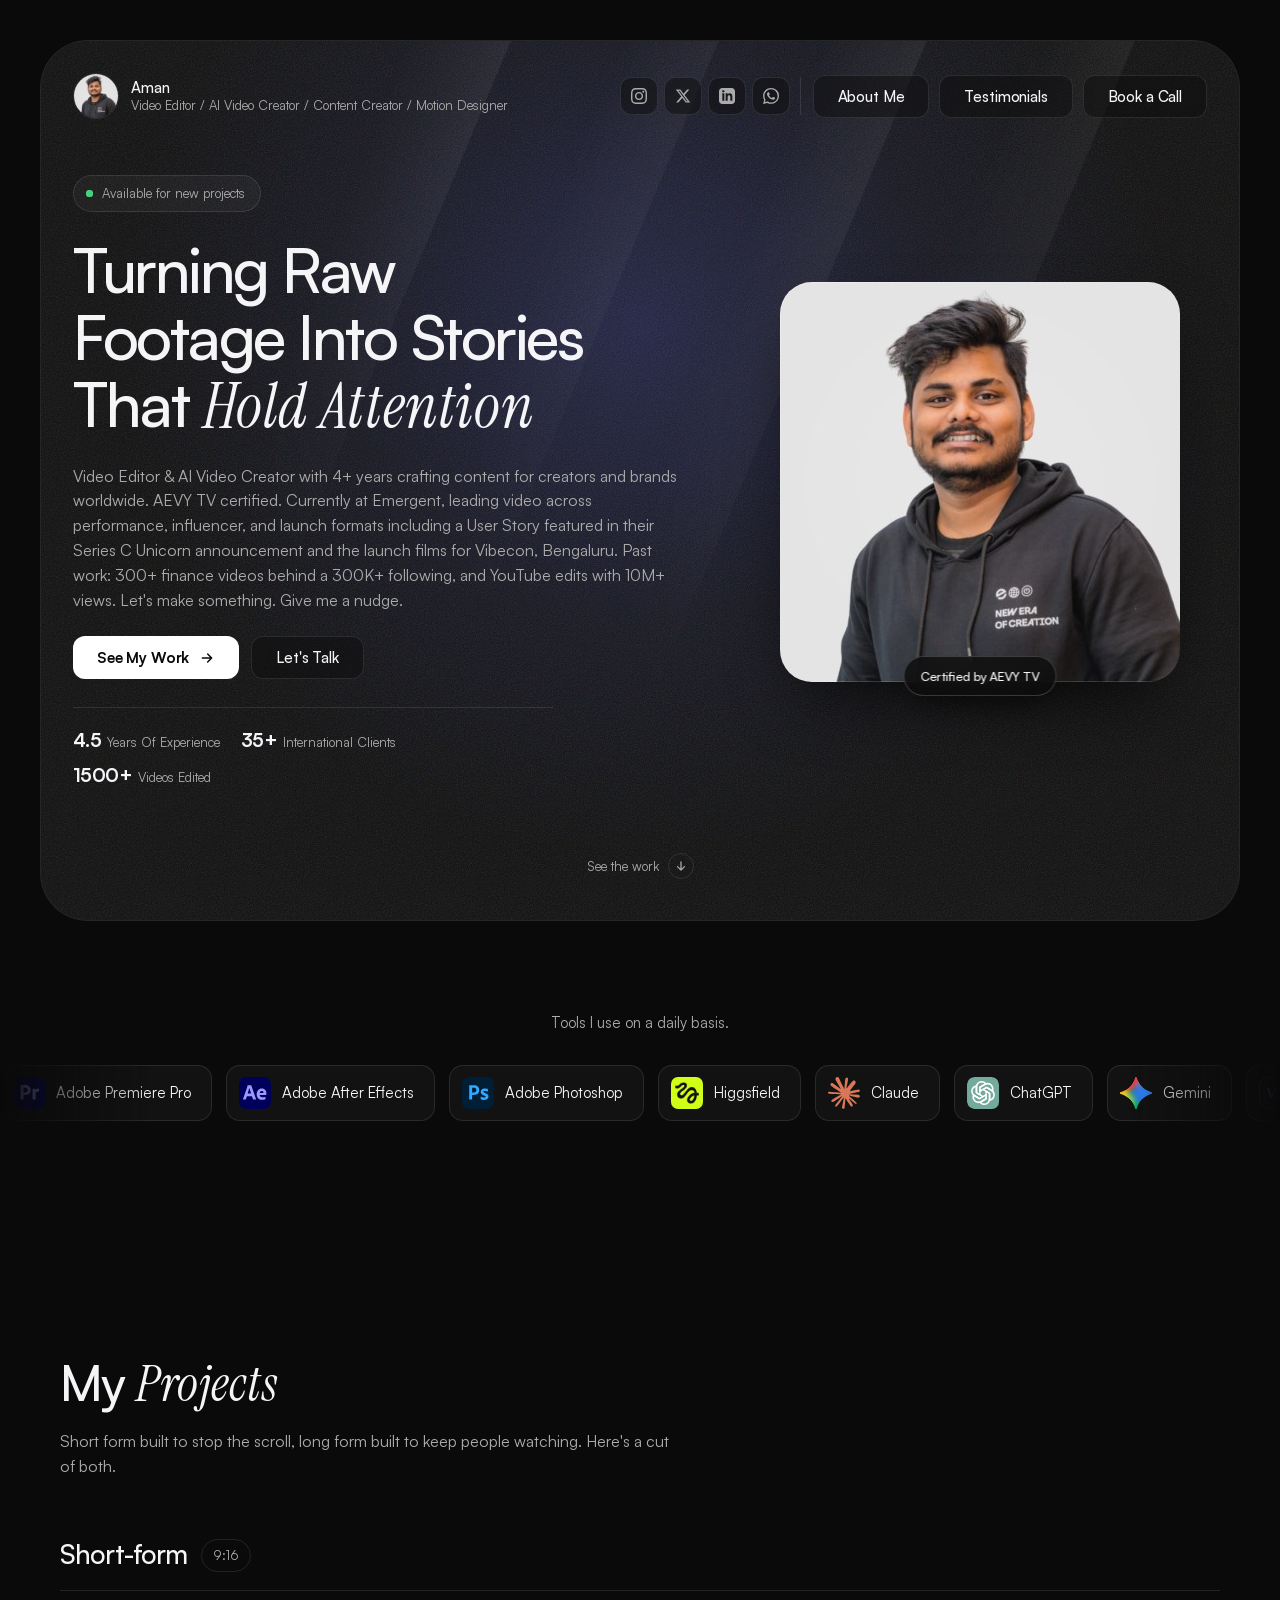
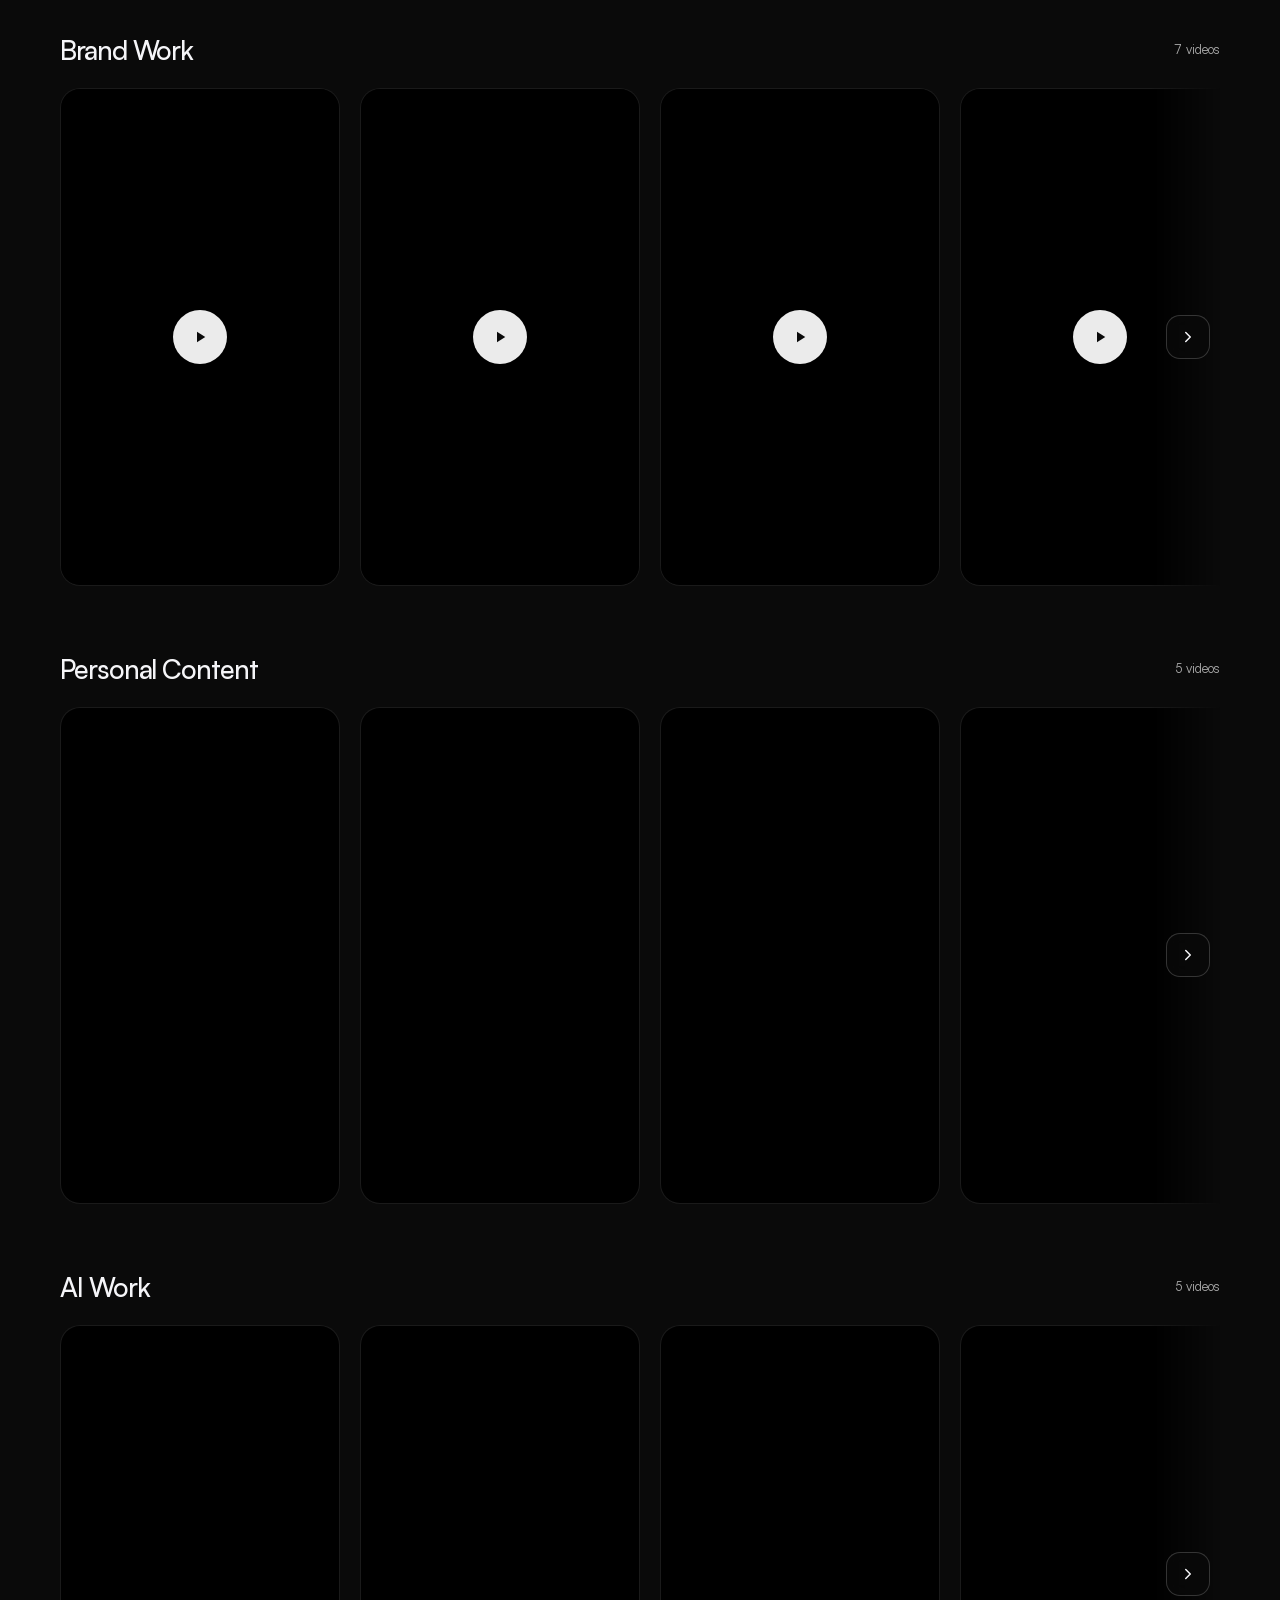
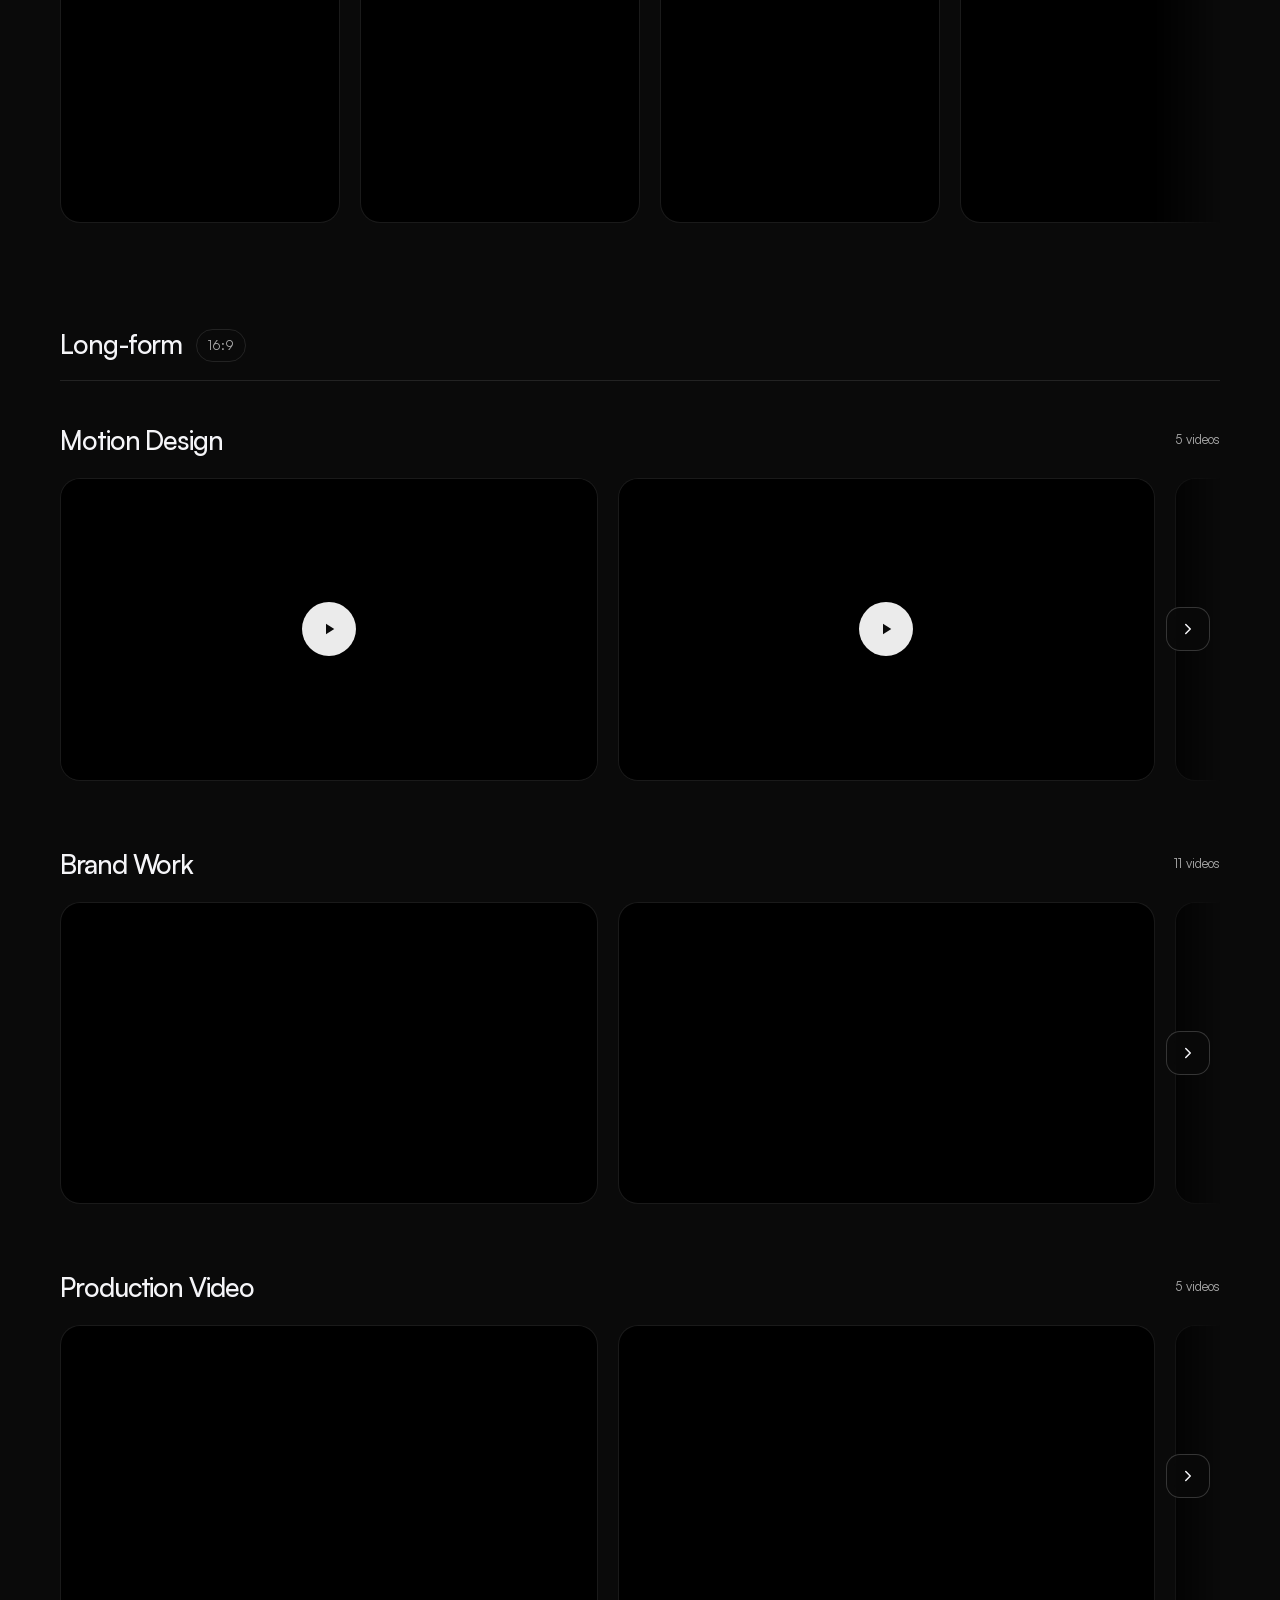
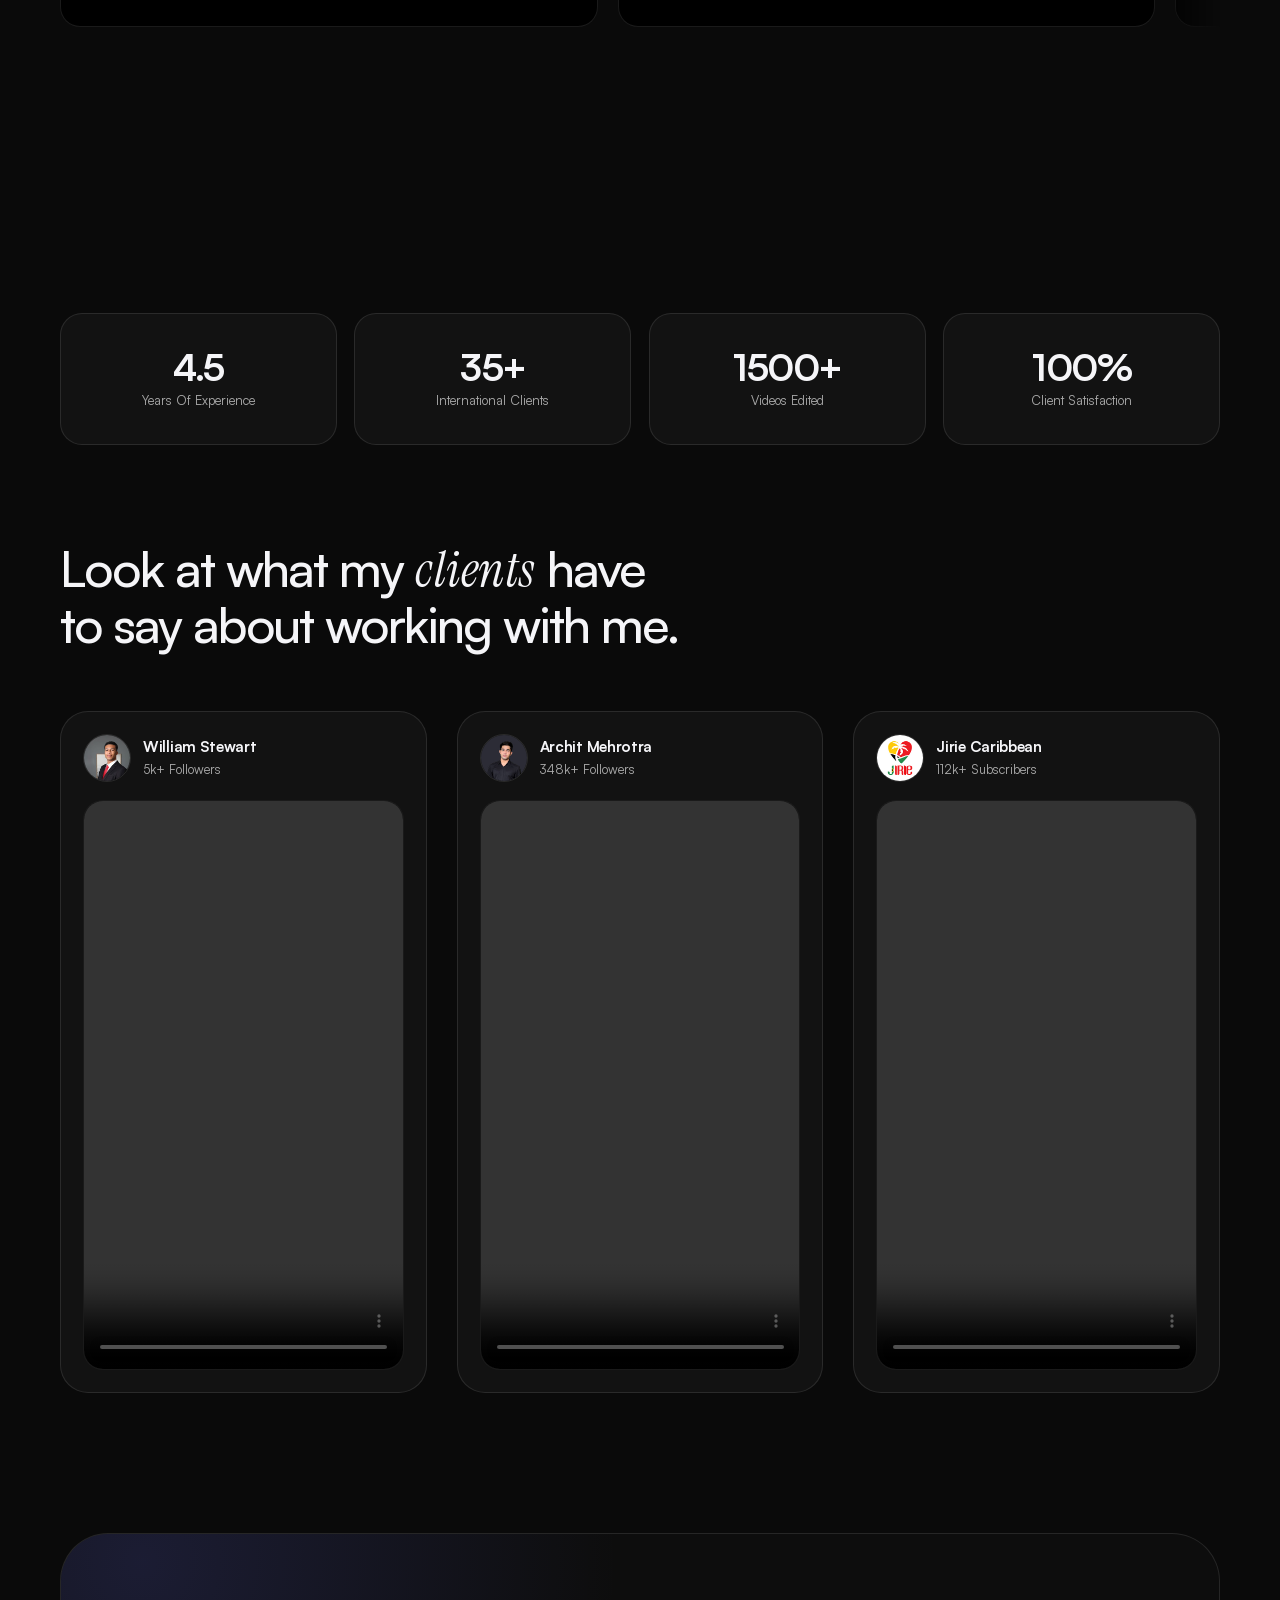
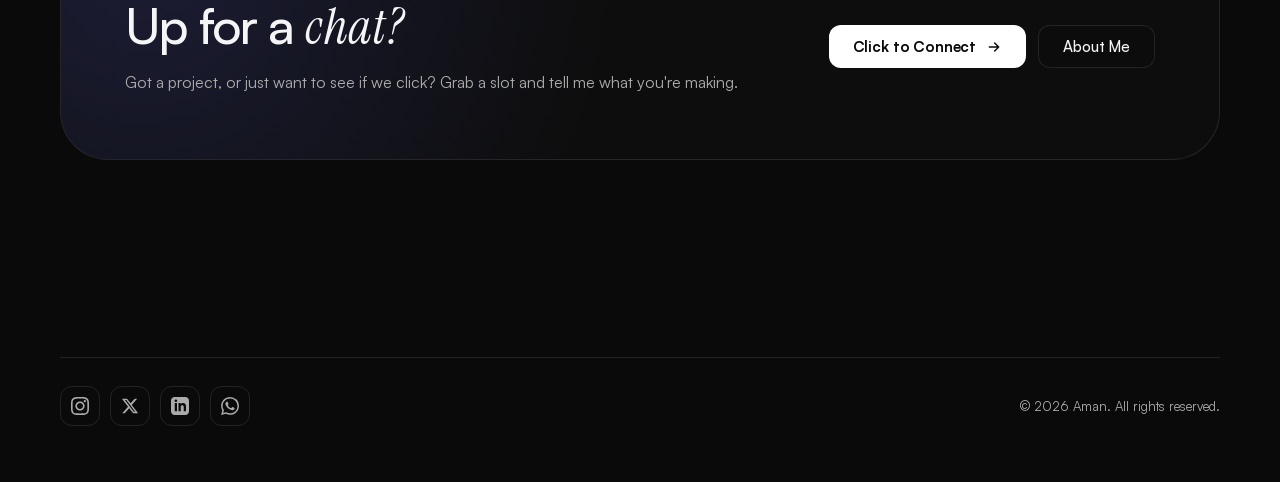
==== commit 8eeafb55: "Replace the intro signature with the traced artwork The hand-authored Beziers were an approximation." ====
--- a/index.html
+++ b/index.html
@@ -51,39 +51,54 @@
         <span class="intro__word" style="--i:1">This</span>
         <span class="intro__word" style="--i:2">is</span>
       </span>
-      <!-- One path per pen stroke. SVG restarts a dash pattern on every subpath,
-           so a single multi-part path would draw its letters out of order. Each
-           stroke instead carries its own delay and duration, sized to its
-           length, which adds up to one continuous 1.7s signature. -->
-      <svg class="intro__sig" viewBox="0 0 520 200" fill="none" aria-hidden="true">
-        <defs>
-          <path id="intro-track"
-            d="M70 158C96 110 140 52 168 34C176 29 183 35 187 49C195 79 201 117 207 150
-               M96 118C130 105 176 105 214 114
-               M216 150C212 120 224 103 238 106C250 109 250 130 248 150C246 120 258 103 272 106C284 109 284 130 282 150C281 134 290 108 322 106C310 96 292 106 291 124C290 142 306 152 318 142C324 137 324 118 322 106C321 122 321 140 326 150C325 126 335 103 349 106C361 109 361 130 359 150
-               M359 150C390 155 425 151 455 143C478 137 492 128 504 116" />
-        </defs>
-
+      <!-- One path per pen stroke, centreline-traced from the signature
+           artwork. SVG restarts a dash pattern on every subpath, so a single
+           multi-part path would draw its letters out of order. Each stroke
+           instead carries its own delay and duration, sized to its length, so
+           the whole hand runs back to back. -->
+      <svg class="intro__sig" viewBox="0 0 600 254" fill="none" aria-hidden="true">
         <g stroke-linecap="round" stroke-linejoin="round">
-          <!-- The capital: up the left leg, over the apex, down the right. -->
-          <path class="intro__stroke" pathLength="1" style="--delay:.70s;--dur:.49s"
-            d="M70 158C96 110 140 52 168 34C176 29 183 35 187 49C195 79 201 117 207 150" />
-          <!-- Crossbar, drawn after the pen lifts, as you would by hand. -->
-          <path class="intro__stroke" pathLength="1" style="--delay:1.19s;--dur:.21s"
-            d="M96 118C130 105 176 105 214 114" />
-          <!-- "man", joined up the way cursive actually runs. -->
-          <path class="intro__stroke" pathLength="1" style="--delay:1.40s;--dur:.72s"
-            d="M216 150C212 120 224 103 238 106C250 109 250 130 248 150C246 120 258 103 272 106C284 109 284 130 282 150C281 134 290 108 322 106C310 96 292 106 291 124C290 142 306 152 318 142C324 137 324 118 322 106C321 122 321 140 326 150C325 126 335 103 349 106C361 109 361 130 359 150" />
-          <!-- The tail. -->
-          <path class="intro__stroke" pathLength="1" style="--delay:2.12s;--dur:.28s"
-            d="M359 150C390 155 425 151 455 143C478 137 492 128 504 116" />
+          <!-- flourish loop, up to the apex -->
+          <path class="intro__stroke" pathLength="1" style="--delay:0.70s;--dur:1.02s"
+            d="M310.2 162.7C310.4 161.5 304.3 169.5 311.5 155.7C318.8 141.9 346.4 94.0 353.8 80.0C361.2 65.9 356.9 72.3 355.9 71.2C355.0 70.2 361.9 61.4 348.1 73.4C334.3 85.5 287.1 131.2 273.2 143.5C259.4 155.8 266.1 147.7 265.0 147.0C263.8 146.3 264.0 144.5 266.3 139.2C268.5 133.8 275.6 122.4 278.5 114.8C281.4 107.2 283.0 101.4 283.7 93.4C284.3 85.5 284.3 75.4 282.4 67.3C280.5 59.3 275.6 50.5 272.4 45.1C269.2 39.8 266.6 38.1 263.2 35.1C259.9 32.1 259.4 30.8 252.3 27.3C245.2 23.8 230.8 17.1 220.6 14.2C210.3 11.3 201.3 10.5 191.0 9.9C180.6 9.2 167.9 9.6 158.3 10.3C148.7 11.0 143.0 11.9 133.5 14.2C124.0 16.5 111.5 20.3 101.3 24.2C91.1 28.2 81.3 32.7 72.1 37.7C63.0 42.7 54.6 47.9 46.4 54.3C38.3 60.7 29.0 69.4 23.4 76.0C17.7 82.6 14.9 87.7 12.5 93.9C10.1 100.1 8.9 107.7 9.0 113.0C9.1 118.4 10.2 121.5 12.9 126.1C15.7 130.7 21.4 137.1 25.5 140.9C29.7 144.7 30.5 145.7 37.7 149.2C44.9 152.6 59.4 158.7 68.6 161.8C77.9 164.8 80.8 165.6 93.4 167.5C106.1 169.3 129.2 171.8 144.4 172.7C159.5 173.5 169.6 173.3 184.4 172.7C199.2 172.1 223.9 169.6 233.2 169.2C242.5 168.8 239.0 170.3 240.1 170.5" />
+          <!-- right leg of the A -->
+          <path class="intro__stroke" pathLength="1" style="--delay:1.72s;--dur:0.10s"
+            d="M306.3 164.0C303.0 172.6 290.9 202.2 286.3 215.8C281.6 229.3 279.8 240.4 278.5 245.4" />
+          <!-- left leg of the A -->
+          <path class="intro__stroke" pathLength="1" style="--delay:1.82s;--dur:0.09s"
+            d="M240.1 170.5C239.9 171.5 247.3 167.5 238.4 176.6C229.5 185.7 195.2 217.2 186.6 225.3" />
+          <path class="intro__stroke" pathLength="1" style="--delay:1.91s;--dur:0.03s"
+            d="M265.0 147.0C263.1 149.1 255.8 156.4 253.6 159.6C251.5 162.8 252.2 165.1 251.9 166.1" />
+          <!-- crossbar -->
+          <path class="intro__stroke" pathLength="1" style="--delay:1.93s;--dur:0.06s"
+            d="M306.3 164.0C298.0 164.5 265.3 167.1 256.3 167.5C247.2 167.8 252.6 166.4 251.9 166.1" />
+          <path class="intro__stroke" pathLength="1" style="--delay:2.00s;--dur:0.01s"
+            d="M240.1 170.5C242.1 169.8 249.9 166.9 251.9 166.1" />
+          <!-- into the m -->
+          <path class="intro__stroke" pathLength="1" style="--delay:2.01s;--dur:0.05s"
+            d="M310.2 162.7C314.9 162.7 331.1 162.3 338.1 163.1C345.1 163.9 350.1 166.7 352.5 167.5" />
+          <path class="intro__stroke" pathLength="1" style="--delay:2.06s;--dur:0.01s"
+            d="M345.9 187.9C347.0 186.2 351.4 179.6 352.5 177.9" />
+          <path class="intro__stroke" pathLength="1" style="--delay:2.07s;--dur:0.06s"
+            d="M378.1 180.5C378.6 178.1 380.5 169.4 380.7 166.1C381.0 162.9 380.5 161.6 379.4 160.9C378.4 160.3 377.6 159.8 374.2 162.2C370.8 164.7 362.6 173.1 359.0 175.7C355.4 178.3 353.5 177.5 352.5 177.9" />
+          <!-- m -->
+          <path class="intro__stroke" pathLength="1" style="--delay:2.13s;--dur:0.09s"
+            d="M378.1 180.5C379.3 180.2 382.1 180.7 385.1 178.8C388.1 176.8 393.4 170.6 396.4 168.8C399.5 166.9 402.6 165.1 403.4 167.5C404.2 169.8 401.1 179.7 401.2 183.1C401.4 186.5 402.4 187.0 404.3 187.9C406.1 188.8 407.9 189.5 412.1 188.3C416.3 187.2 426.6 182.2 429.5 180.9" />
+          <path class="intro__stroke" pathLength="1" style="--delay:2.22s;--dur:0.04s"
+            d="M454.3 179.6C451.0 181.2 438.3 187.9 434.3 189.2C430.3 190.5 431.2 188.9 430.4 187.5C429.6 186.1 429.6 182.0 429.5 180.9" />
+          <path class="intro__stroke" pathLength="1" style="--delay:2.26s;--dur:0.06s"
+            d="M454.3 179.6C455.2 177.0 459.1 166.7 459.5 163.5C460.0 160.4 458.2 161.4 456.9 160.9C455.7 160.5 454.5 160.1 452.1 160.9C449.8 161.7 446.8 162.4 443.0 165.7C439.2 169.0 431.8 178.4 429.5 180.9" />
+          <!-- a -->
+          <path class="intro__stroke" pathLength="1" style="--delay:2.32s;--dur:0.05s"
+            d="M454.3 179.6C454.7 180.7 455.1 184.6 456.5 186.2C457.9 187.7 460.0 188.5 462.6 188.8C465.1 189.1 467.7 189.3 471.7 187.9C475.7 186.5 482.7 181.9 486.5 180.5C490.4 179.1 493.4 179.8 494.8 179.6" />
+          <path class="intro__stroke" pathLength="1" style="--delay:2.37s;--dur:0.02s"
+            d="M503.9 164.0C502.5 166.6 496.7 177.0 495.2 179.6" />
+          <path class="intro__stroke" pathLength="1" style="--delay:2.39s;--dur:0.04s"
+            d="M495.2 180.1C496.7 179.7 500.3 180.4 503.9 177.9C507.6 175.4 513.7 167.6 517.0 165.3C520.3 163.0 522.4 164.2 523.5 164.0" />
+          <!-- the tail -->
+          <path class="intro__stroke" pathLength="1" style="--delay:2.43s;--dur:0.12s"
+            d="M591.0 154.8C589.0 156.6 584.5 161.4 579.2 165.3C574.0 169.2 565.2 175.0 559.7 178.3C554.1 181.7 550.6 183.5 545.7 185.3C540.9 187.1 534.0 188.7 530.5 189.2C526.9 189.7 526.1 189.2 524.4 188.3C522.7 187.5 520.2 188.1 520.0 184.0C519.9 179.9 522.9 167.3 523.5 164.0" />
         </g>
-
-        <circle class="intro__tip" r="2.2">
-          <animateMotion dur="1.7s" begin="0.7s" fill="freeze" calcMode="linear">
-            <mpath href="#intro-track" />
-          </animateMotion>
-        </circle>
       </svg>
     </div>
   </div>
--- a/assets/css/site.css
+++ b/assets/css/site.css
@@ -212,29 +212,19 @@
 }
 .intro__stroke {
   stroke: #efece6;
-  stroke-width: 2.6;
+  /* Sized in viewBox units against the traced artwork, which fills the box
+     edge to edge, so this is heavier than a hand-drawn path would need. */
+  stroke-width: 5.6;
   stroke-dasharray: 1;
   stroke-dashoffset: 1;
   /* --delay and --dur are set per stroke in the markup. */
   animation: intro-draw var(--dur, 0.3s) cubic-bezier(0.4, 0, 0.5, 1) var(--delay, 0s) forwards;
 }
-.intro__tip {
-  fill: #fffaf0;
-  opacity: 0;
-  filter: drop-shadow(0 0 6px rgba(255, 250, 240, 0.85));
-  animation: intro-tip 1.8s ease 0.7s forwards;
-}
-
 @keyframes intro-word {
   from { opacity: 0; transform: translateY(9px); }
   to   { opacity: 1; transform: none; }
 }
 @keyframes intro-draw { to { stroke-dashoffset: 0; } }
-@keyframes intro-tip {
-  0%       { opacity: 0; }
-  6%, 92%  { opacity: 0.9; }
-  100%     { opacity: 0; }
-}
 @keyframes intro-lift {
   to { transform: translateY(-101%); visibility: hidden; }
 }
@@ -935,9 +925,15 @@
 
 /* Skill and tool cards -------------------------------------------------- */
 .cards {
-  display: grid;
-  grid-template-columns: repeat(3, minmax(0, 1fr));
-  gap: clamp(10px, 1.3vw, 16px);
+  --cards-gap: clamp(10px, 1.3vw, 16px);
+  --cards-cols: 3;
+  display: flex;
+  flex-wrap: wrap;
+  justify-content: center;
+  gap: var(--cards-gap);
+}
+.cards > * {
+  flex: 0 1 calc((100% - (var(--cards-cols) - 1) * var(--cards-gap)) / var(--cards-cols));
 }
 .card {
   display: flex;
@@ -960,30 +956,30 @@
 .card:hover { border-color: var(--hairline-strong); color: var(--text); transform: translateY(-2px); }
 .card--tool { color: var(--text); font-weight: 700; }
 
-.card__logo { display: grid; place-items: center; width: 34px; height: 34px; }
+.card__logo { display: grid; place-items: center; width: 42px; height: 42px; }
 .card__logo img { width: 100%; height: 100%; object-fit: contain; }
 .card__logo--text {
-  border-radius: 10px;
+  width: 38px; height: 38px;
+  border-radius: 11px;
   font-size: 14px; font-weight: 700; letter-spacing: -0.02em;
   background: color-mix(in srgb, var(--tool-color) 16%, #000);
   color: var(--tool-color);
   border: 1px solid color-mix(in srgb, var(--tool-color) 30%, transparent);
 }
 
-/* Six skills sit 3 x 2. Ten tools only divide evenly by 5 and 2, so those are
-   the only counts used: any other number strands a short last row with holes
-   in it. */
-.cards--tools { grid-template-columns: repeat(5, minmax(0, 1fr)); }
-.cards--tools .card { min-height: 118px; padding: 20px 12px; }
+/* Both grids run three up. The row is flex rather than grid so a count that
+   doesn't divide by three centres its last row instead of stranding cards
+   against the left edge, which means the tool list in config can be any
+   length. */
+.cards--tools .card { min-height: 148px; padding: 26px 16px; gap: 18px; }
 
 @media (max-width: 860px) {
-  .cards { grid-template-columns: repeat(2, minmax(0, 1fr)); }
-  .cards--tools { grid-template-columns: repeat(2, minmax(0, 1fr)); }
+  .cards { --cards-cols: 2; }
 }
 @media (max-width: 460px) {
-  .cards { grid-template-columns: 1fr; }
+  .cards { --cards-cols: 1; }
   /* Tools stay two-up on phones: one column of ten is a lot of scrolling. */
-  .cards--tools { grid-template-columns: repeat(2, minmax(0, 1fr)); }
+  .cards--tools { --cards-cols: 2; }
 }
 
 .profile__meta { color: var(--muted); font-size: 14px; }
@@ -1000,25 +996,12 @@
   font-size: 14px;
   padding-top: 2px;
 }
-/* The rail runs down the content column, with a marker at each role, so the
-   whole history reads as one line rather than separate blocks. */
-.tl__body {
-  position: relative;
-  padding: 0 0 clamp(30px, 4vw, 46px) clamp(20px, 2.2vw, 30px);
-  border-left: 1px solid var(--hairline);
-}
-.tl:last-child .tl__body { border-left-color: transparent; }
-.tl__body::before {
-  content: "";
-  position: absolute;
-  left: -5px; top: 6px;
-  width: 9px; height: 9px;
-  border-radius: 50%;
-  background: var(--text);
-  box-shadow: 0 0 0 4px var(--bg);
-}
-.tl__role { font-size: clamp(18px, 1.6vw, 22px); font-weight: 500; letter-spacing: -0.03em; }
-.tl__org { color: var(--muted); font-size: 15px; margin-top: 5px; }
+/* No rail: the date column alone carries the chronology, so each role reads as
+   its own block the way the reference does. */
+.tl__body { padding: 0 0 clamp(34px, 4.5vw, 54px); }
+.tl:last-child .tl__body { padding-bottom: 0; }
+.tl__role { font-size: clamp(17px, 1.35vw, 19px); font-weight: 600; letter-spacing: -0.02em; }
+.tl__org { color: var(--muted); font-size: 14px; margin-top: 4px; }
 .tl__org a {
   color: var(--text);
   text-decoration: underline;
@@ -1027,15 +1010,15 @@
   transition: text-decoration-color 0.2s ease;
 }
 .tl__org a:hover { text-decoration-color: currentColor; }
-.tl__desc { color: var(--muted); font-size: 15px; line-height: 1.6; margin-top: 12px; text-wrap: pretty; }
-
-.tl__points { margin: 14px 0 0; padding: 0; list-style: none; display: grid; gap: 9px; }
+.tl__desc { color: var(--muted); font-size: 14px; line-height: 1.7; margin-top: 22px; text-wrap: pretty; }
+
+.tl__points { margin: 22px 0 0; padding: 0; list-style: none; display: grid; gap: 9px; }
 .tl__points li {
   position: relative;
   padding-left: 18px;
   color: var(--muted);
-  font-size: 15px;
-  line-height: 1.6;
+  font-size: 14px;
+  line-height: 1.7;
   text-wrap: pretty;
 }
 .tl__points li::before {
@@ -1049,7 +1032,6 @@
 
 @media (max-width: 700px) {
   .tl { grid-template-columns: 1fr; gap: 6px; }
-  .tl__date { padding-left: clamp(20px, 2.2vw, 30px); }
 }
 
 /* --- Motion preferences -------------------------------------------------- */
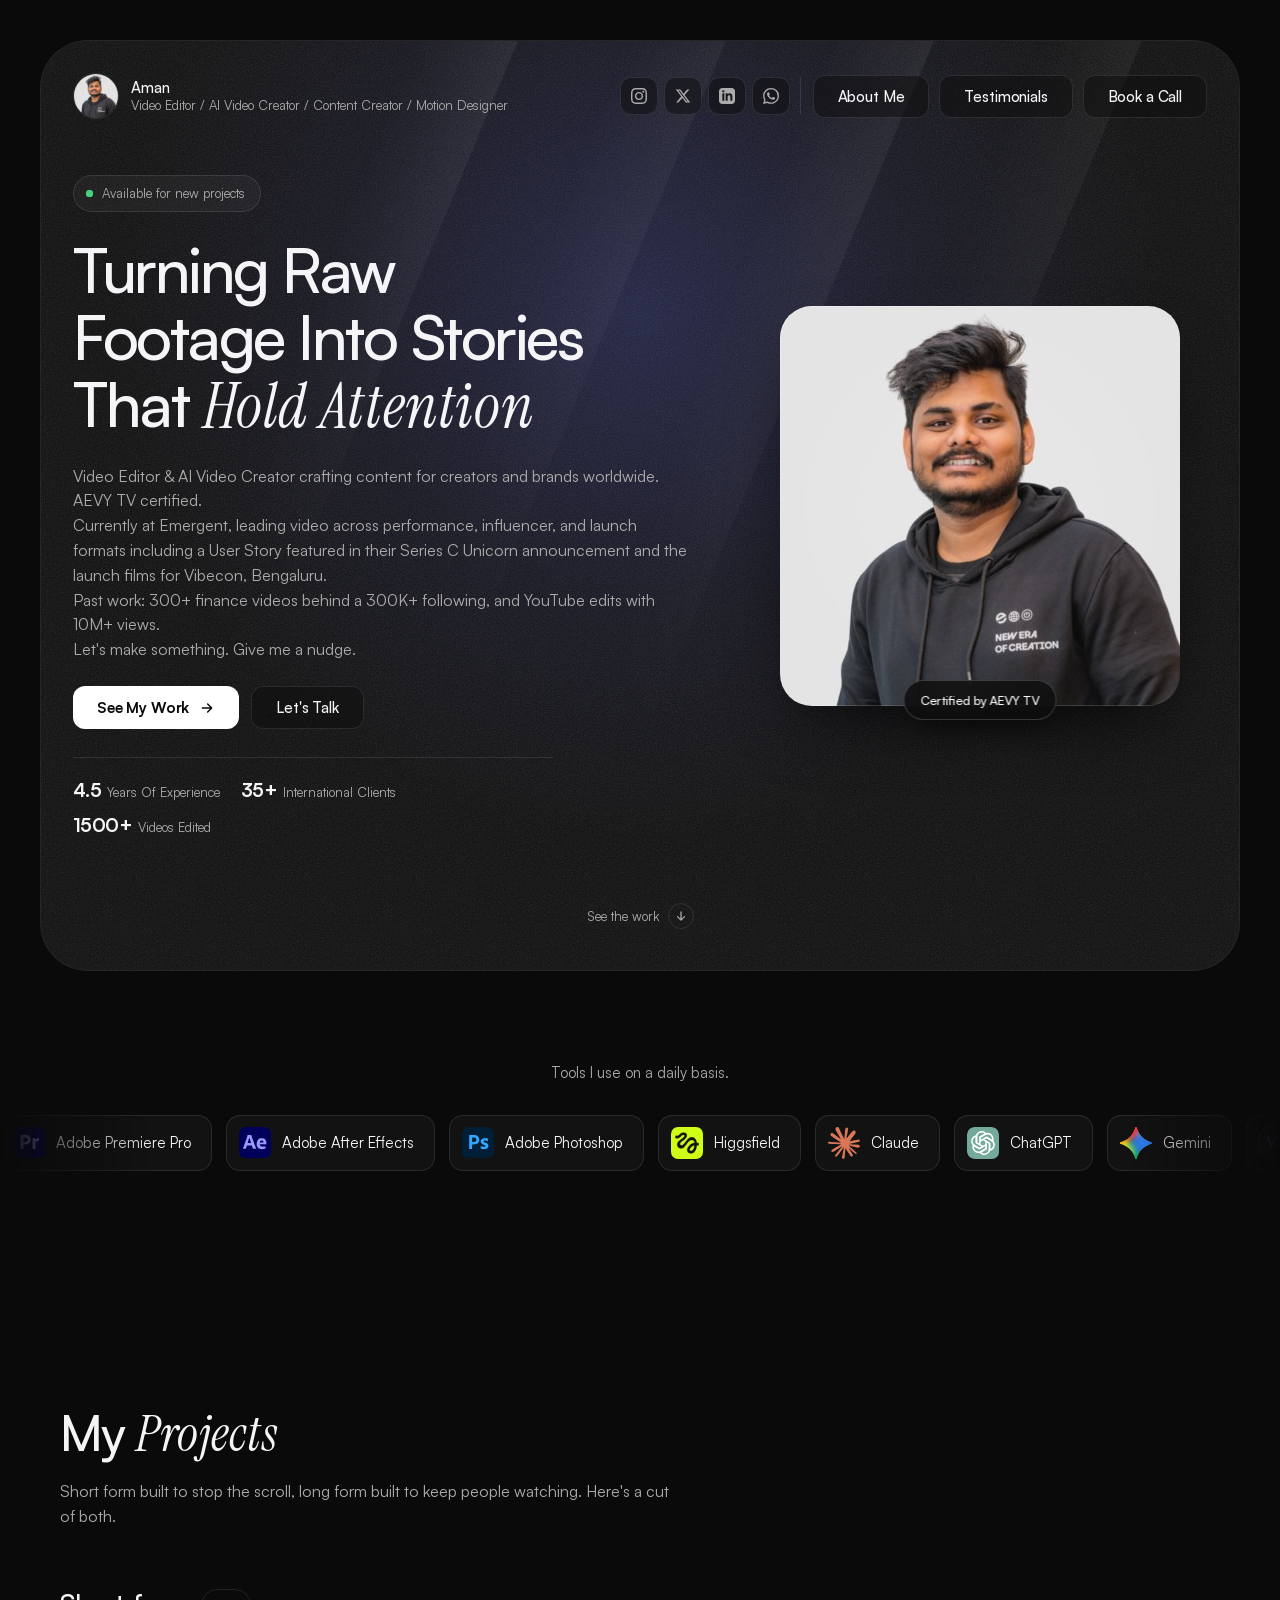
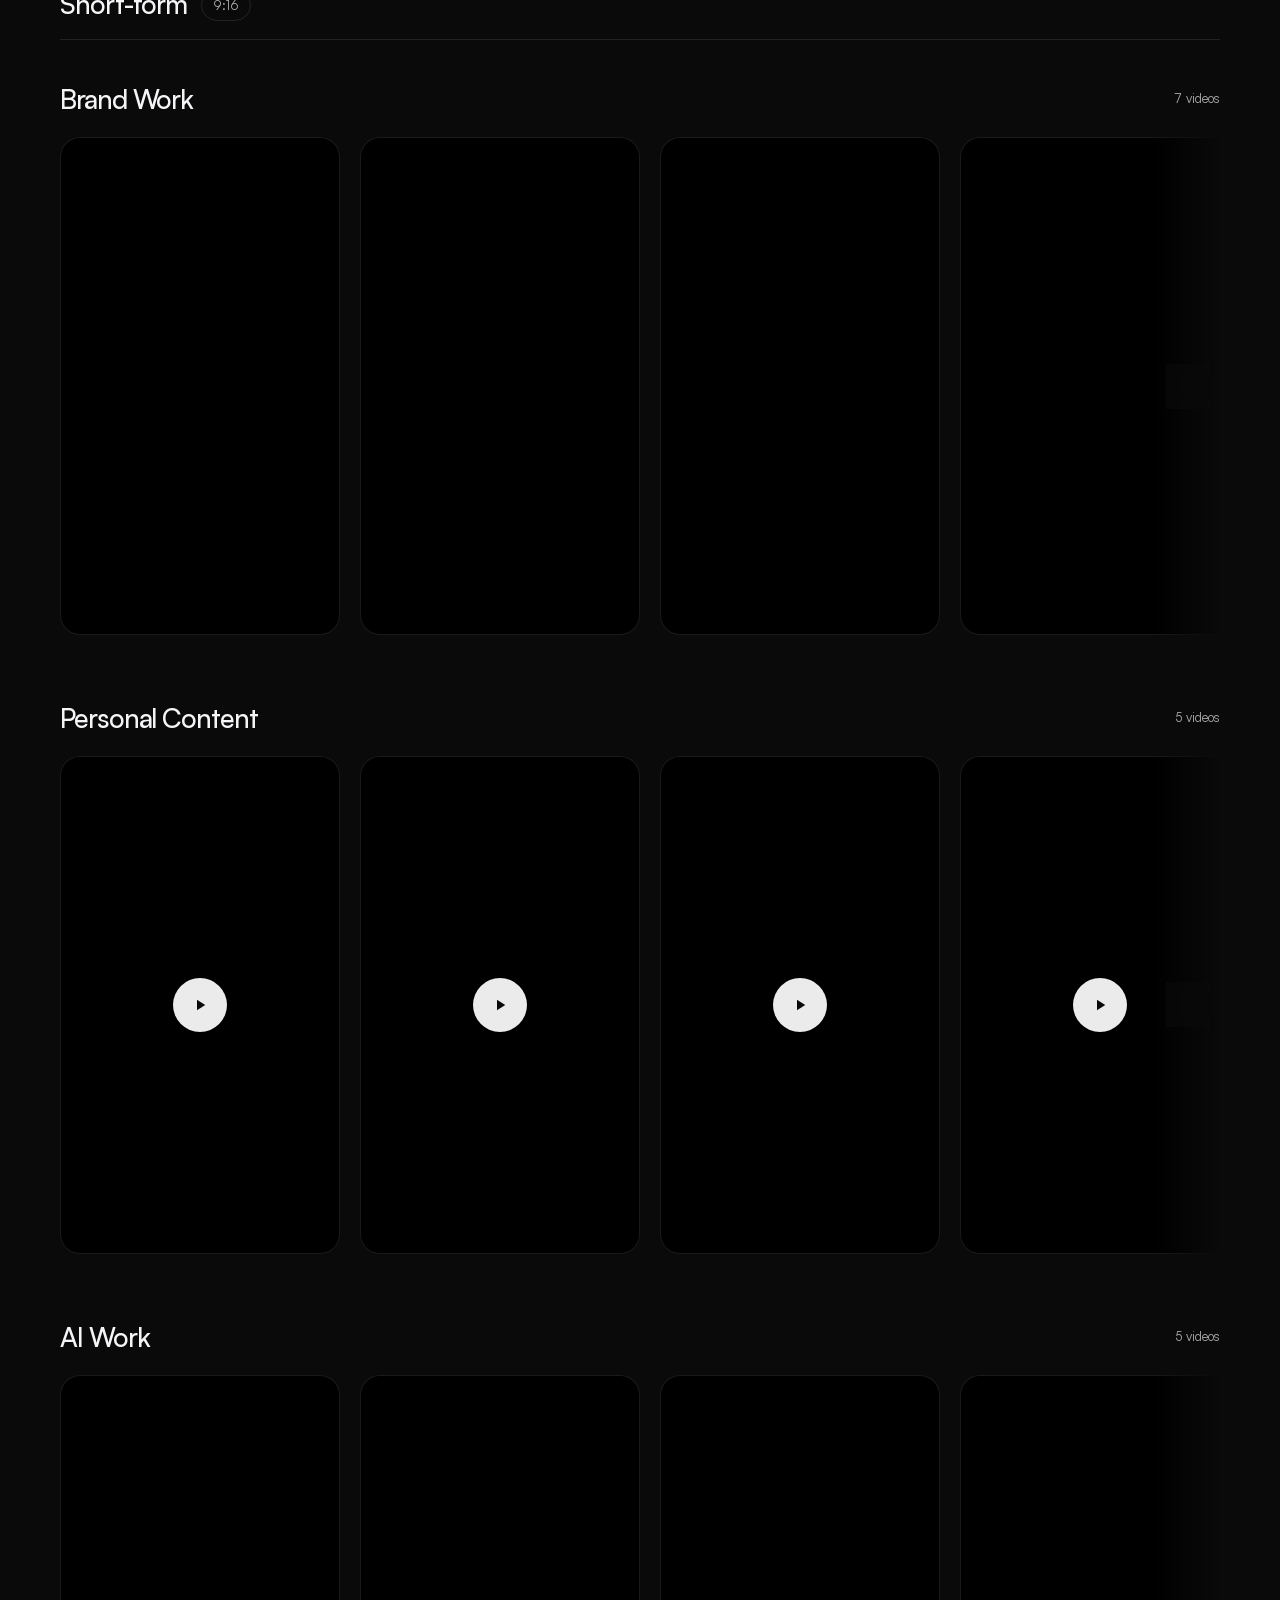
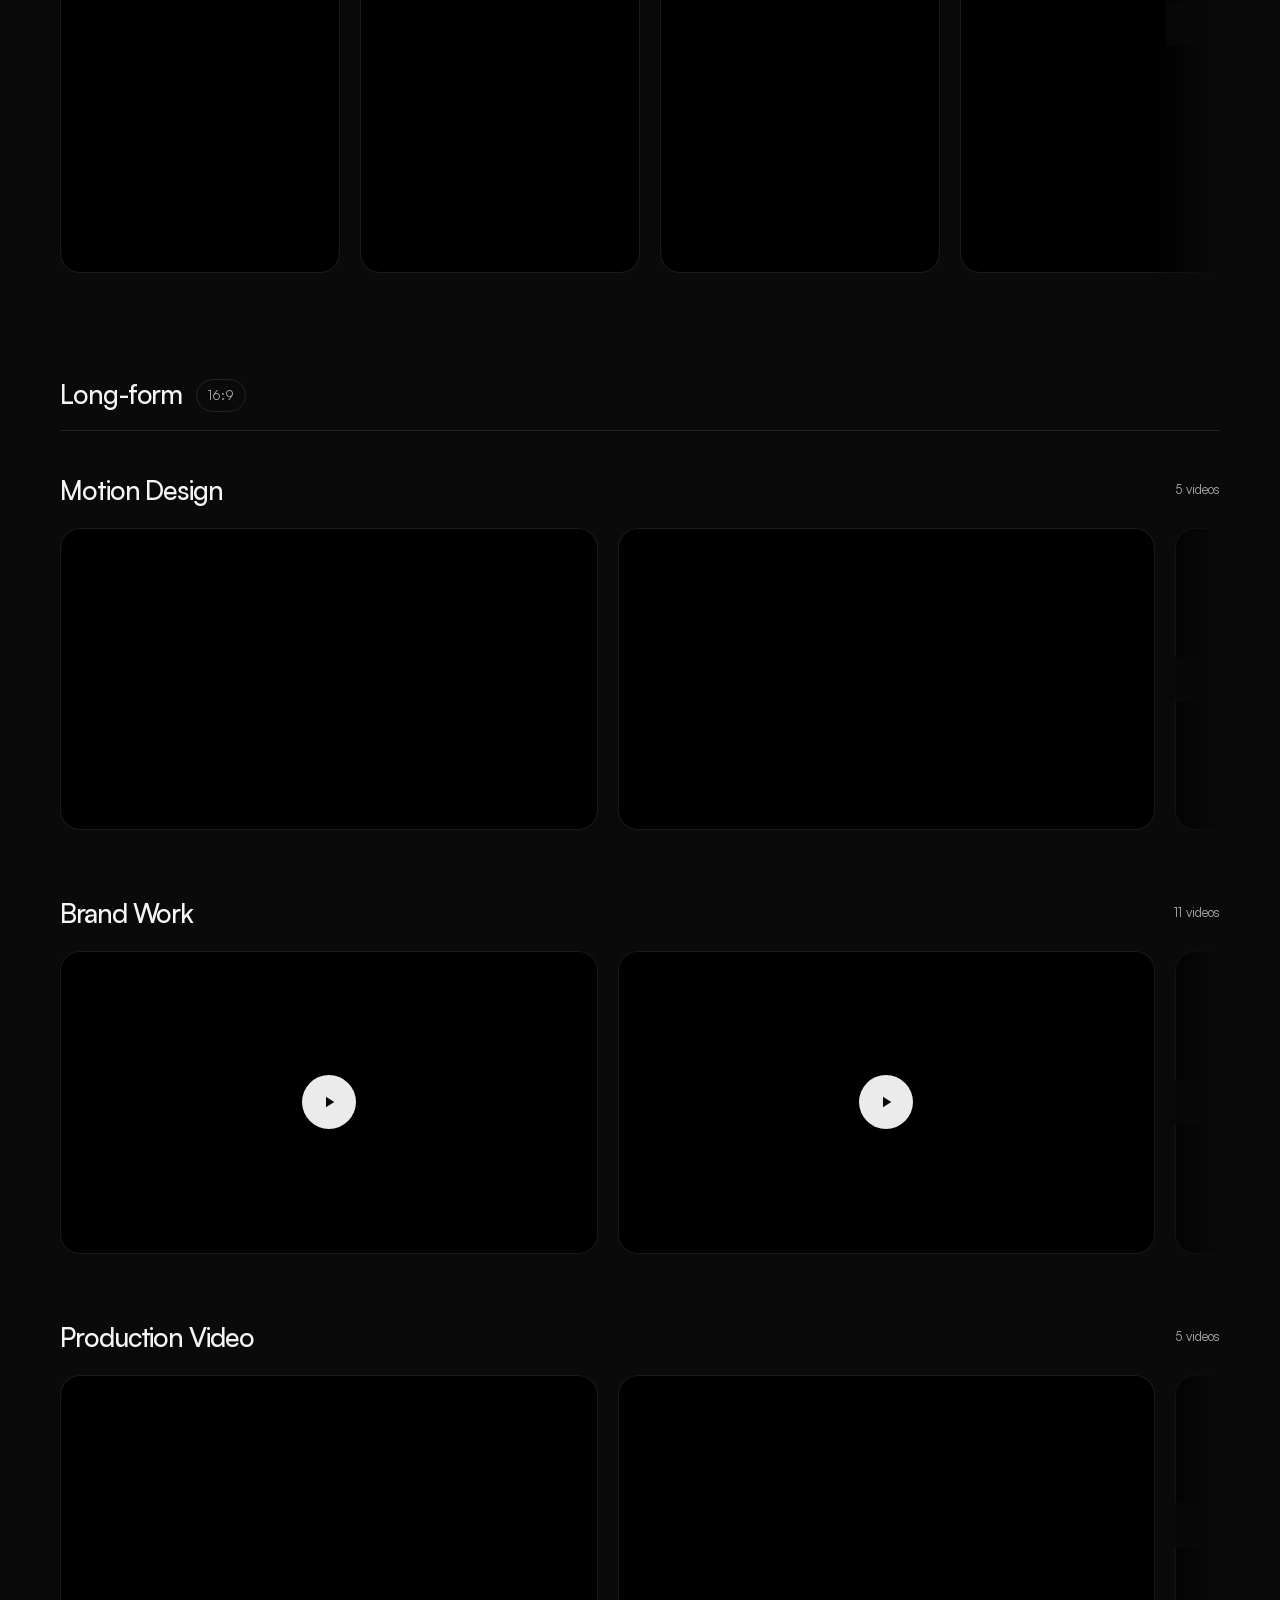
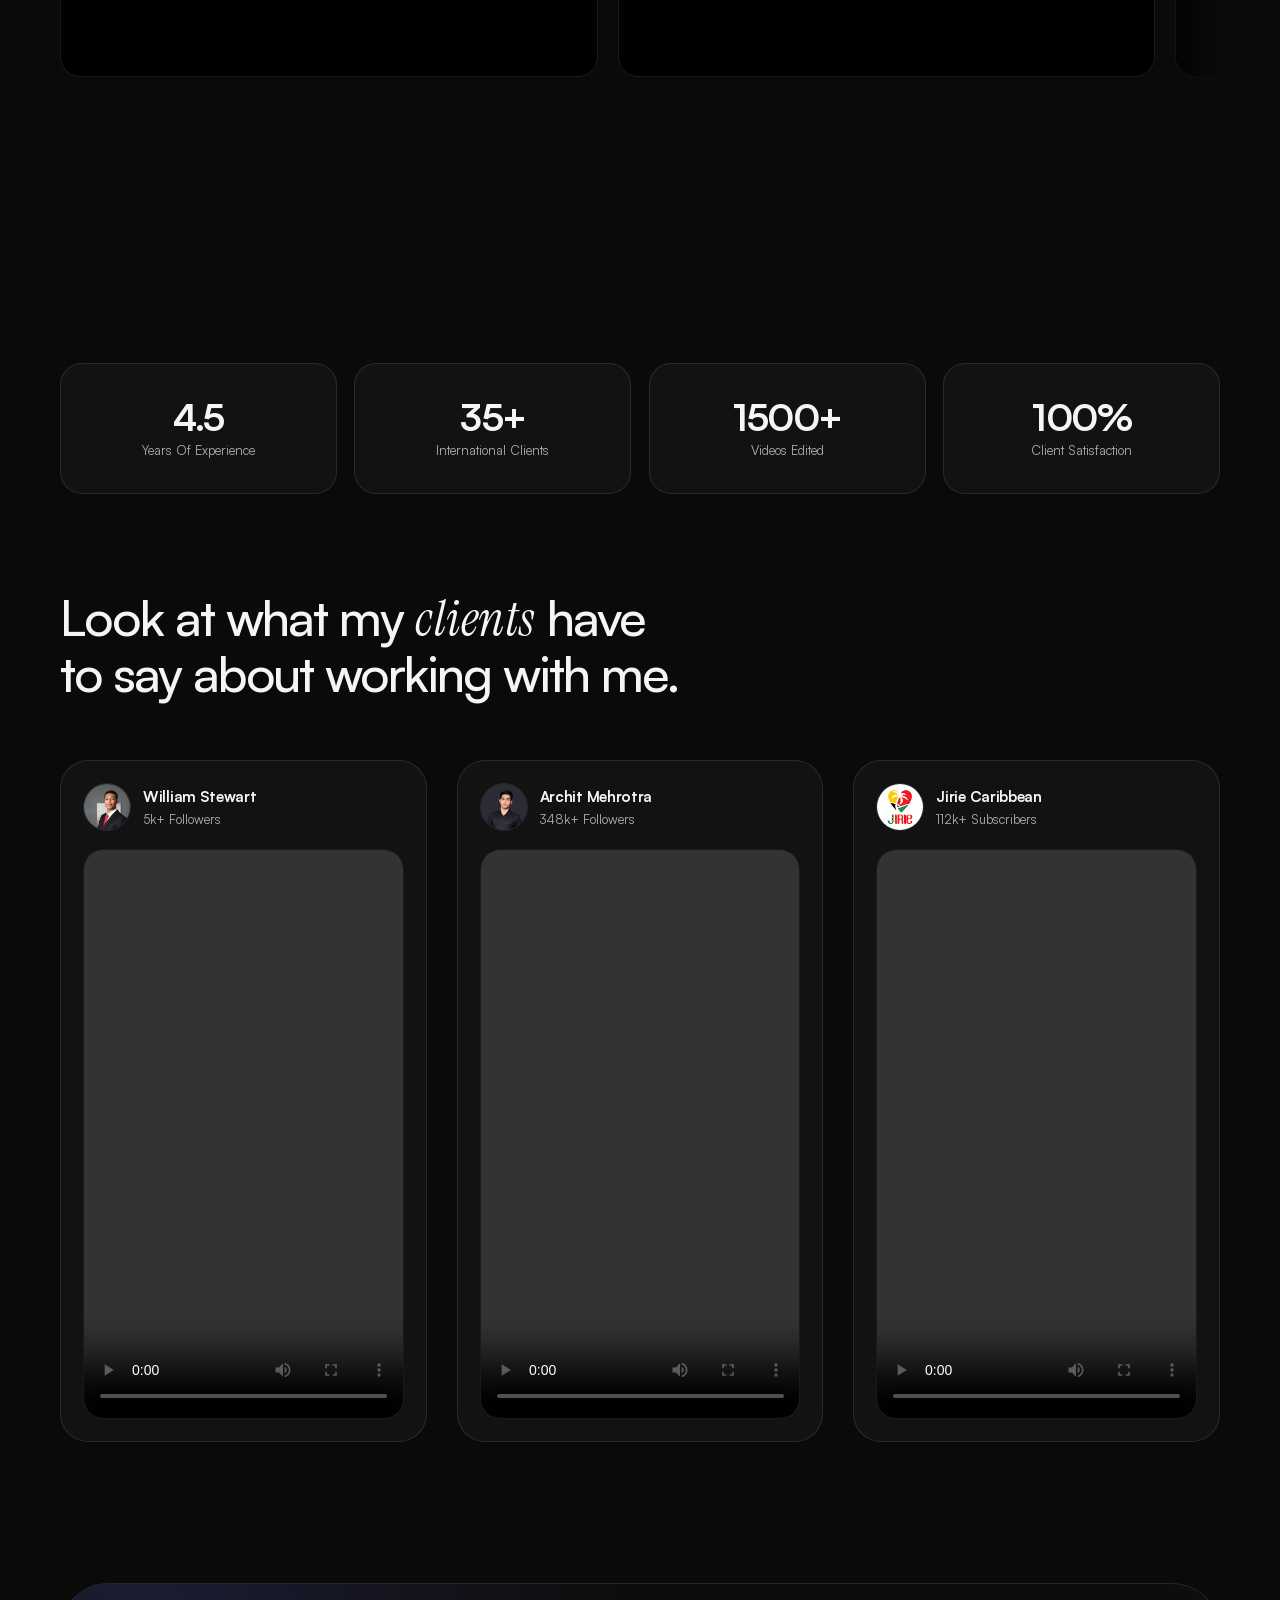
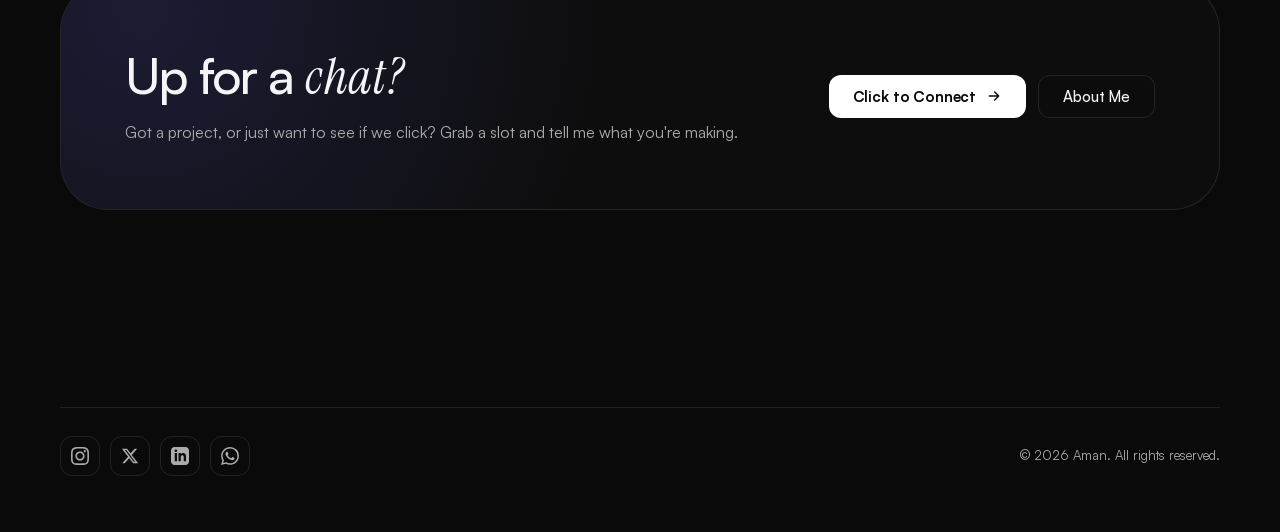
==== commit 593d5dd6: "Update the hero bio and keep its line breaks The copy is bound with textContent, so the breaks in co" ====
--- a/index.html
+++ b/index.html
@@ -147,7 +147,7 @@
             Turning Raw Footage Into Stories That <span class="serif">Hold Attention</span>
           </h1>
 
-          <p class="lede hero-in" style="--i:2" data-text="hero.intro"></p>
+          <p class="lede hero__bio hero-in" style="--i:2" data-text="hero.intro"></p>
 
           <div class="hero__actions hero-in" style="--i:3">
             <a class="btn btn--primary" href="#projects">
--- a/assets/css/site.css
+++ b/assets/css/site.css
@@ -234,6 +234,11 @@
    ========================================================================== */
 .hero { padding: var(--gutter) var(--gutter) 0; }
 
+/* The bio is bound with textContent, so its line breaks only survive if the
+   paragraph keeps them. */
+.hero__bio { white-space: pre-line; }
+
+
 .hero__card {
   position: relative;
   isolation: isolate;
